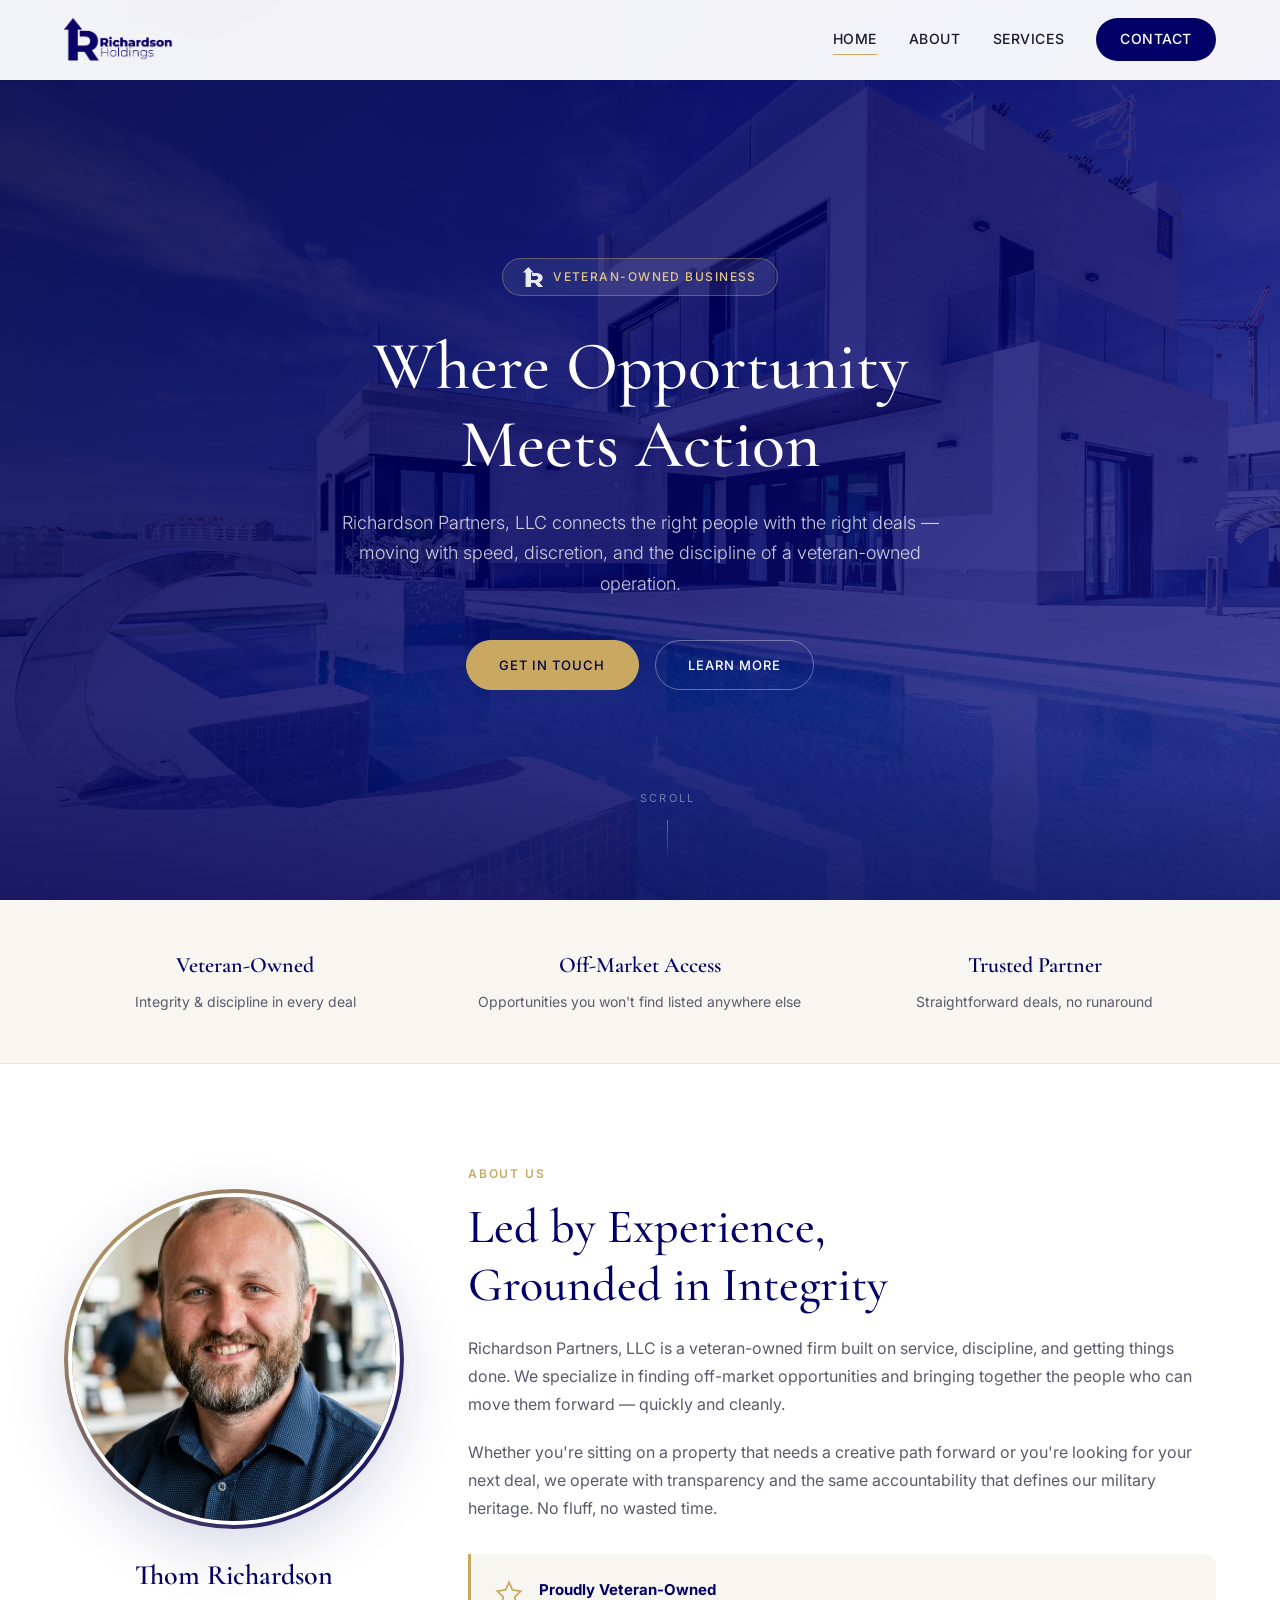
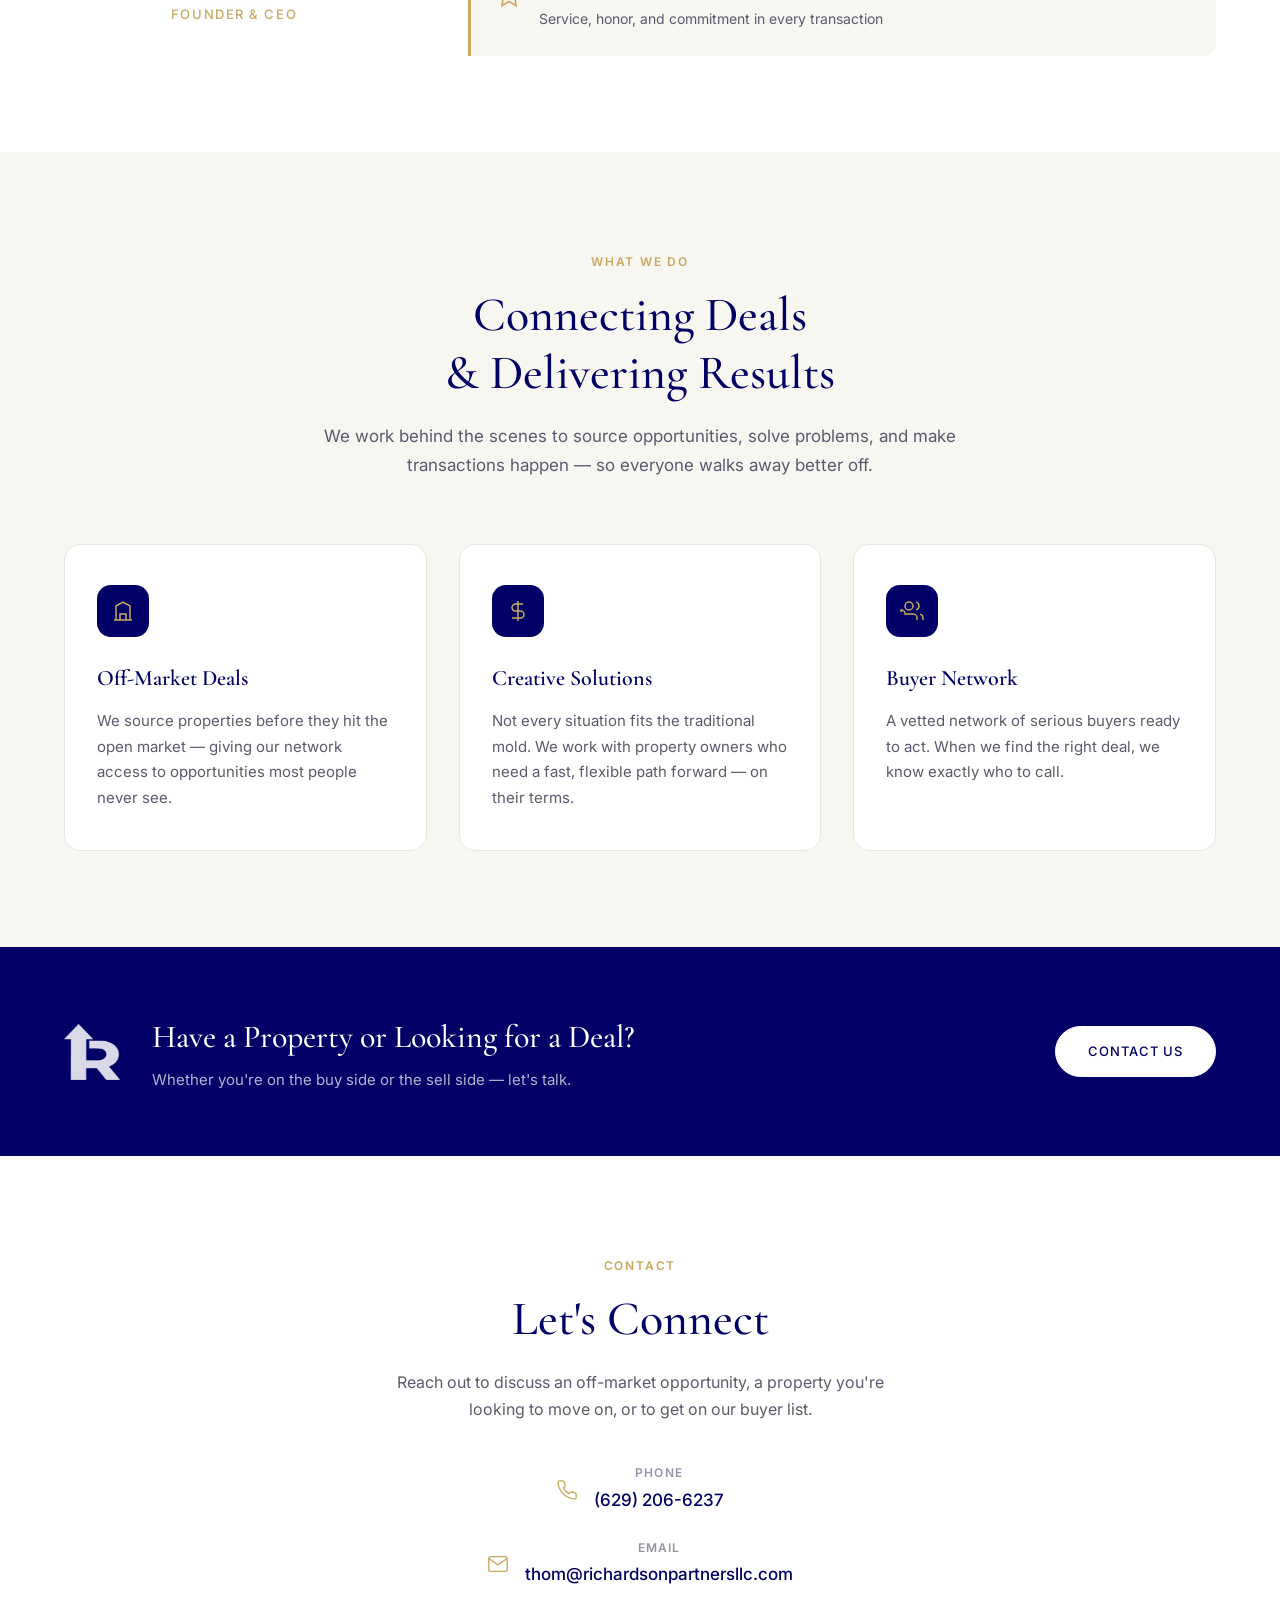
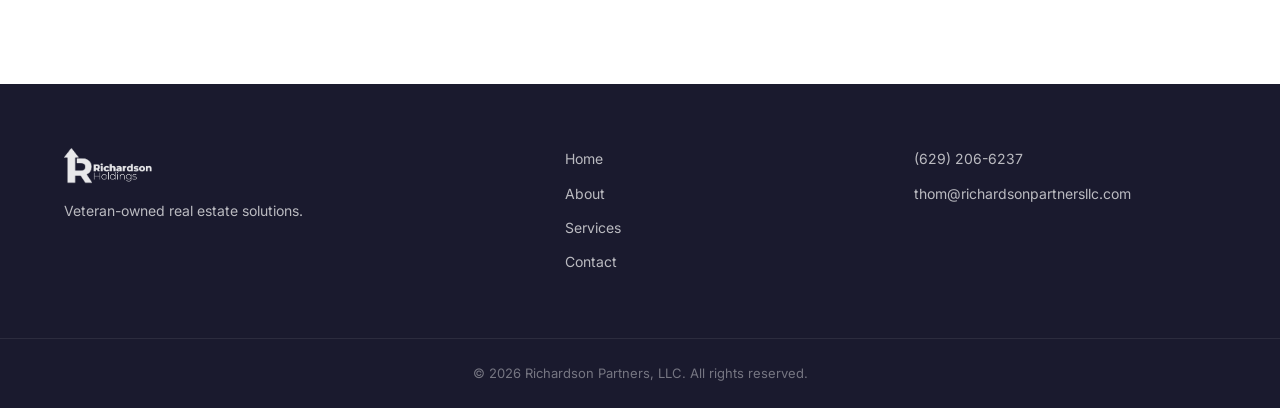
==== index.html @ 3eaaad89 "Rebrand to Richardson Partners, LLC and update contact email. Update all site copy, README, and CNAM" ====
<!DOCTYPE html>
<html lang="en">
<head>
  <meta charset="UTF-8">
  <meta name="viewport" content="width=device-width, initial-scale=1.0">
  <meta name="description" content="Richardson Partners, LLC — Veteran-owned real estate solutions. Connecting opportunities, facilitating transactions, and delivering results with integrity.">
  <title>Richardson Partners, LLC</title>
  <link rel="icon" type="image/png" href="assets/logo-icon.png">
  <link rel="preconnect" href="https://fonts.googleapis.com">
  <link rel="preconnect" href="https://fonts.gstatic.com" crossorigin>
  <link href="https://fonts.googleapis.com/css2?family=Cormorant+Garamond:ital,wght@0,400;0,500;0,600;0,700;1,400&family=Inter:wght@300;400;500;600&display=swap" rel="stylesheet">
  <link rel="stylesheet" href="styles.css">
</head>
<body>
  <header class="site-header" id="header">
    <div class="container header-inner">
      <a href="#home" class="logo-link">
        <img src="assets/logo-full.png" alt="Richardson Partners, LLC" class="logo">
      </a>
      <button class="nav-toggle" aria-label="Toggle navigation" aria-expanded="false">
        <span></span>
        <span></span>
        <span></span>
      </button>
      <nav class="site-nav">
        <a href="#home">Home</a>
        <a href="#about">About</a>
        <a href="#services">Services</a>
        <a href="#contact" class="nav-cta">Contact</a>
      </nav>
    </div>
  </header>

  <main>
    <section class="hero" id="home">
      <div class="hero-bg"></div>
      <div class="container hero-content">
        <div class="hero-badge">
          <img src="assets/logo-icon.png" alt="" class="hero-badge-icon" aria-hidden="true">
          <span>Veteran-Owned Business</span>
        </div>
        <h1>Where Opportunity<br>Meets Action</h1>
        <p class="hero-subtitle">
          Richardson Partners, LLC connects the right people with the right deals —
          moving with speed, discretion, and the discipline of a veteran-owned operation.
        </p>
        <div class="hero-actions">
          <a href="#contact" class="btn btn-primary">Get in Touch</a>
          <a href="#about" class="btn btn-outline">Learn More</a>
        </div>
      </div>
      <div class="hero-scroll">
        <span>Scroll</span>
        <div class="scroll-line"></div>
      </div>
    </section>

    <section class="stats-bar">
      <div class="container stats-grid">
        <div class="stat">
          <span class="stat-label">Veteran-Owned</span>
          <span class="stat-desc">Integrity &amp; discipline in every deal</span>
        </div>
        <div class="stat">
          <span class="stat-label">Off-Market Access</span>
          <span class="stat-desc">Opportunities you won't find listed anywhere else</span>
        </div>
        <div class="stat">
          <span class="stat-label">Trusted Partner</span>
          <span class="stat-desc">Straightforward deals, no runaround</span>
        </div>
      </div>
    </section>

    <section class="about section" id="about">
      <div class="container about-grid">
        <div class="about-profile">
          <div class="about-avatar">
            <img src="assets/thom.jpg" alt="Thom Richardson">
          </div>
          <div class="about-identity">
            <h3>Thom Richardson</h3>
            <span class="about-title">Founder &amp; CEO</span>
          </div>
        </div>
        <div class="about-content">
          <span class="section-label">About Us</span>
          <h2>Led by Experience,<br>Grounded in Integrity</h2>
          <p>
            Richardson Partners, LLC is a veteran-owned firm built on service, discipline,
            and getting things done. We specialize in finding off-market opportunities and
            bringing together the people who can move them forward — quickly and cleanly.
          </p>
          <p>
            Whether you're sitting on a property that needs a creative path forward or
            you're looking for your next deal, we operate with transparency and the same
            accountability that defines our military heritage. No fluff, no wasted time.
          </p>
          <div class="veteran-badge">
            <svg viewBox="0 0 24 24" fill="none" stroke="currentColor" stroke-width="1.5" aria-hidden="true">
              <path d="M12 2L15 8.5L22 9.5L17 14.5L18 22L12 18.5L6 22L7 14.5L2 9.5L9 8.5L12 2Z"/>
            </svg>
            <div>
              <strong>Proudly Veteran-Owned</strong>
              <span>Service, honor, and commitment in every transaction</span>
            </div>
          </div>
        </div>
      </div>
    </section>

    <section class="services section" id="services">
      <div class="container">
        <div class="section-header">
          <span class="section-label">What We Do</span>
          <h2>Connecting Deals<br>&amp; Delivering Results</h2>
          <p class="section-intro">
            We work behind the scenes to source opportunities, solve problems,
            and make transactions happen — so everyone walks away better off.
          </p>
        </div>
        <div class="services-grid">
          <article class="service-card">
            <div class="service-icon">
              <svg viewBox="0 0 24 24" fill="none" stroke="currentColor" stroke-width="1.5" aria-hidden="true">
                <path d="M3 21h18M5 21V7l7-4 7 4v14M9 21v-6h6v6"/>
              </svg>
            </div>
            <h3>Off-Market Deals</h3>
            <p>
              We source properties before they hit the open market — giving our network
              access to opportunities most people never see.
            </p>
          </article>
          <article class="service-card">
            <div class="service-icon">
              <svg viewBox="0 0 24 24" fill="none" stroke="currentColor" stroke-width="1.5" aria-hidden="true">
                <path d="M12 2v20M17 5H9.5a3.5 3.5 0 000 7h5a3.5 3.5 0 010 7H6"/>
              </svg>
            </div>
            <h3>Creative Solutions</h3>
            <p>
              Not every situation fits the traditional mold. We work with property owners
              who need a fast, flexible path forward — on their terms.
            </p>
          </article>
          <article class="service-card">
            <div class="service-icon">
              <svg viewBox="0 0 24 24" fill="none" stroke="currentColor" stroke-width="1.5" aria-hidden="true">
                <path d="M17 21v-2a4 4 0 00-4-4H5a4 4 0 00-4-4v2M9 11a4 4 0 100-8 4 4 0 000 8zM23 21v-2a4 4 0 00-3-3.87M16 3.13a4 4 0 010 7.75"/>
              </svg>
            </div>
            <h3>Buyer Network</h3>
            <p>
              A vetted network of serious buyers ready to act. When we find the right
              deal, we know exactly who to call.
            </p>
          </article>
        </div>
      </div>
    </section>

    <section class="cta-banner">
      <div class="container cta-inner">
        <img src="assets/logo-icon.png" alt="" class="cta-icon" aria-hidden="true">
        <div>
          <h2>Have a Property or Looking for a Deal?</h2>
          <p>Whether you're on the buy side or the sell side — let's talk.</p>
        </div>
        <a href="#contact" class="btn btn-light">Contact Us</a>
      </div>
    </section>

    <section class="contact section" id="contact">
      <div class="container contact-centered">
        <span class="section-label">Contact</span>
        <h2>Let's Connect</h2>
        <p>
          Reach out to discuss an off-market opportunity, a property you're looking
          to move on, or to get on our buyer list.
        </p>
        <ul class="contact-details">
          <li>
            <svg viewBox="0 0 24 24" fill="none" stroke="currentColor" stroke-width="1.5" aria-hidden="true">
              <path d="M22 16.92v3a2 2 0 01-2.18 2 19.79 19.79 0 01-8.63-3.07 19.5 19.5 0 01-6-6 19.79 19.79 0 01-3.07-8.67A2 2 0 014.11 2h3a2 2 0 012 1.72c.127.96.361 1.903.7 2.81a2 2 0 01-.45 2.11L8.09 9.91a16 16 0 006 6l1.27-1.27a2 2 0 012.11-.45c.907.339 1.85.573 2.81.7A2 2 0 0122 16.92z"/>
            </svg>
            <div>
              <span class="contact-label">Phone</span>
              <a href="tel:+16292066237">(629) 206-6237</a>
            </div>
          </li>
          <li>
            <svg viewBox="0 0 24 24" fill="none" stroke="currentColor" stroke-width="1.5" aria-hidden="true">
              <path d="M4 4h16c1.1 0 2 .9 2 2v12c0 1.1-.9 2-2 2H4c-1.1 0-2-.9-2-2V6c0-1.1.9-2 2-2z"/>
              <path d="M22 6l-10 7L2 6"/>
            </svg>
            <div>
              <span class="contact-label">Email</span>
              <a href="mailto:thom@richardsonpartnersllc.com">thom@richardsonpartnersllc.com</a>
            </div>
          </li>
        </ul>
      </div>
    </section>
  </main>

  <footer class="site-footer">
    <div class="container footer-inner">
      <div class="footer-brand">
        <img src="assets/logo-full.png" alt="Richardson Partners, LLC" class="footer-logo">
        <p>Veteran-owned real estate solutions.</p>
      </div>
      <div class="footer-links">
        <a href="#home">Home</a>
        <a href="#about">About</a>
        <a href="#services">Services</a>
        <a href="#contact">Contact</a>
      </div>
      <div class="footer-contact">
        <a href="tel:+16292066237">(629) 206-6237</a>
        <a href="mailto:thom@richardsonpartnersllc.com">thom@richardsonpartnersllc.com</a>
      </div>
    </div>
    <div class="footer-bottom">
      <div class="container">
        <p>&copy; 2026 Richardson Partners, LLC. All rights reserved.</p>
      </div>
    </div>
  </footer>

  <script src="script.js"></script>
</body>
</html>
---- styles.css ----
/* Richardson Partners, LLC — Upscale Real Estate */

:root {
  --navy: #000066;
  --navy-dark: #000044;
  --navy-light: #1a1a8c;
  --gold: #c9a962;
  --gold-light: #dfc88a;
  --cream: #f8f6f1;
  --white: #ffffff;
  --charcoal: #1a1a2e;
  --gray-600: #5a5a6e;
  --gray-400: #9494a8;
  --gray-200: #e8e6e1;
  --font-serif: 'Cormorant Garamond', Georgia, serif;
  --font-sans: 'Inter', system-ui, sans-serif;
  --header-height: 80px;
  --transition: 0.3s cubic-bezier(0.4, 0, 0.2, 1);
}

*, *::before, *::after {
  box-sizing: border-box;
  margin: 0;
  padding: 0;
}

html {
  scroll-behavior: smooth;
  scroll-padding-top: var(--header-height);
}

body {
  font-family: var(--font-sans);
  font-weight: 400;
  color: var(--charcoal);
  background: var(--white);
  line-height: 1.6;
  -webkit-font-smoothing: antialiased;
}

img {
  max-width: 100%;
  height: auto;
  display: block;
}

a {
  color: inherit;
  text-decoration: none;
}

.container {
  width: 100%;
  max-width: 1200px;
  margin: 0 auto;
  padding: 0 1.5rem;
}

/* ── Header ── */

.site-header {
  position: fixed;
  top: 0;
  left: 0;
  right: 0;
  z-index: 100;
  height: var(--header-height);
  background: rgba(255, 255, 255, 0.95);
  backdrop-filter: blur(12px);
  border-bottom: 1px solid transparent;
  transition: border-color var(--transition), box-shadow var(--transition);
}

.site-header.scrolled {
  border-bottom-color: var(--gray-200);
  box-shadow: 0 1px 20px rgba(0, 0, 102, 0.06);
}

.header-inner {
  display: flex;
  align-items: center;
  justify-content: space-between;
  height: 100%;
}

.logo {
  height: 44px;
  width: auto;
}

.site-nav {
  display: flex;
  align-items: center;
  gap: 2rem;
}

.site-nav a {
  font-size: 0.875rem;
  font-weight: 500;
  letter-spacing: 0.04em;
  text-transform: uppercase;
  color: var(--charcoal);
  transition: color var(--transition);
  position: relative;
}

.site-nav a:not(.nav-cta)::after {
  content: '';
  position: absolute;
  bottom: -4px;
  left: 0;
  width: 0;
  height: 1px;
  background: var(--gold);
  transition: width var(--transition);
}

.site-nav a:not(.nav-cta):hover::after,
.site-nav a:not(.nav-cta).active::after {
  width: 100%;
}

.site-nav a:hover {
  color: var(--navy);
}

.nav-cta {
  background: var(--navy);
  color: var(--white) !important;
  padding: 0.625rem 1.5rem;
  border-radius: 100px;
  transition: background var(--transition), transform var(--transition);
}

.nav-cta:hover {
  background: var(--navy-light);
  transform: translateY(-1px);
}

.nav-toggle {
  display: none;
  flex-direction: column;
  gap: 5px;
  background: none;
  border: none;
  cursor: pointer;
  padding: 4px;
}

.nav-toggle span {
  display: block;
  width: 24px;
  height: 2px;
  background: var(--navy);
  transition: var(--transition);
}

/* ── Hero ── */

.hero {
  position: relative;
  min-height: 100vh;
  display: flex;
  align-items: center;
  justify-content: center;
  overflow: hidden;
  background: var(--navy-dark);
}

.hero-bg {
  position: absolute;
  inset: 0;
  background:
    linear-gradient(135deg, rgba(0, 0, 68, 0.88) 0%, rgba(0, 0, 102, 0.82) 45%, rgba(26, 26, 140, 0.78) 100%),
    url("assets/hero-home.jpg") center / cover no-repeat;
}

.hero-bg::after {
  content: '';
  position: absolute;
  bottom: 0;
  left: 0;
  right: 0;
  height: 200px;
  background: linear-gradient(to top, rgba(0, 0, 68, 0.4), transparent);
}

.hero-content {
  position: relative;
  z-index: 1;
  text-align: center;
  padding: calc(var(--header-height) + 4rem) 1.5rem 6rem;
  max-width: 820px;
}

.hero-badge {
  display: inline-flex;
  align-items: center;
  gap: 0.625rem;
  background: rgba(255, 255, 255, 0.08);
  border: 1px solid rgba(201, 169, 98, 0.4);
  padding: 0.5rem 1.25rem;
  border-radius: 100px;
  margin-bottom: 2rem;
  animation: fadeUp 0.8s ease both;
}

.hero-badge-icon {
  width: 20px;
  height: 20px;
  filter: brightness(0) invert(1);
  opacity: 0.9;
}

.hero-badge span {
  font-size: 0.75rem;
  font-weight: 500;
  letter-spacing: 0.12em;
  text-transform: uppercase;
  color: var(--gold-light);
}

.hero h1 {
  font-family: var(--font-serif);
  font-size: clamp(2.5rem, 6vw, 4.25rem);
  font-weight: 500;
  line-height: 1.15;
  color: var(--white);
  margin-bottom: 1.5rem;
  animation: fadeUp 0.8s 0.1s ease both;
}

.hero-subtitle {
  font-size: clamp(1rem, 2vw, 1.125rem);
  font-weight: 300;
  color: rgba(255, 255, 255, 0.78);
  max-width: 600px;
  margin: 0 auto 2.5rem;
  line-height: 1.7;
  animation: fadeUp 0.8s 0.2s ease both;
}

.hero-actions {
  display: flex;
  gap: 1rem;
  justify-content: center;
  flex-wrap: wrap;
  animation: fadeUp 0.8s 0.3s ease both;
}

.hero-scroll {
  position: absolute;
  bottom: 2.5rem;
  left: 50%;
  transform: translateX(-50%);
  display: flex;
  flex-direction: column;
  align-items: center;
  gap: 0.75rem;
  color: rgba(255, 255, 255, 0.4);
  font-size: 0.6875rem;
  letter-spacing: 0.2em;
  text-transform: uppercase;
  animation: fadeUp 0.8s 0.5s ease both;
}

.scroll-line {
  width: 1px;
  height: 40px;
  background: linear-gradient(to bottom, rgba(201, 169, 98, 0.6), transparent);
  animation: scrollPulse 2s ease infinite;
}

/* ── Buttons ── */

.btn {
  display: inline-flex;
  align-items: center;
  justify-content: center;
  padding: 0.875rem 2rem;
  font-family: var(--font-sans);
  font-size: 0.8125rem;
  font-weight: 500;
  letter-spacing: 0.08em;
  text-transform: uppercase;
  border-radius: 100px;
  border: 1px solid transparent;
  cursor: pointer;
  transition: all var(--transition);
}

.btn-primary {
  background: var(--gold);
  color: var(--navy-dark);
  border-color: var(--gold);
}

.btn-primary:hover {
  background: var(--gold-light);
  border-color: var(--gold-light);
  transform: translateY(-2px);
  box-shadow: 0 8px 24px rgba(201, 169, 98, 0.3);
}

.btn-outline {
  background: transparent;
  color: var(--white);
  border-color: rgba(255, 255, 255, 0.35);
}

.btn-outline:hover {
  border-color: var(--white);
  background: rgba(255, 255, 255, 0.08);
}

.btn-light {
  background: var(--white);
  color: var(--navy);
  border-color: var(--white);
  white-space: nowrap;
}

.btn-light:hover {
  background: var(--cream);
  transform: translateY(-2px);
}

.btn-full {
  width: 100%;
}

/* ── Stats Bar ── */

.stats-bar {
  background: var(--cream);
  border-bottom: 1px solid var(--gray-200);
  padding: 3rem 0;
}

.stats-grid {
  display: grid;
  grid-template-columns: repeat(3, 1fr);
  gap: 2rem;
  text-align: center;
}

.stat-label {
  display: block;
  font-family: var(--font-serif);
  font-size: 1.375rem;
  font-weight: 600;
  color: var(--navy);
  margin-bottom: 0.375rem;
}

.stat-desc {
  font-size: 0.875rem;
  color: var(--gray-600);
}

/* ── Sections ── */

.section {
  padding: 6rem 0;
}

.section-label {
  display: inline-block;
  font-size: 0.75rem;
  font-weight: 600;
  letter-spacing: 0.15em;
  text-transform: uppercase;
  color: var(--gold);
  margin-bottom: 1rem;
}

.section-header {
  text-align: center;
  max-width: 640px;
  margin: 0 auto 4rem;
}

.section-header h2,
.about-content h2,
.contact-info h2 {
  font-family: var(--font-serif);
  font-size: clamp(2rem, 4vw, 3rem);
  font-weight: 500;
  line-height: 1.2;
  color: var(--navy);
  margin-bottom: 1.25rem;
}

.section-intro {
  font-size: 1.0625rem;
  color: var(--gray-600);
  line-height: 1.7;
}

/* ── About ── */

.about {
  background: var(--white);
}

.about-grid {
  display: grid;
  grid-template-columns: auto 1fr;
  gap: 4rem;
  align-items: center;
}

.about-profile {
  display: flex;
  flex-direction: column;
  align-items: center;
  text-align: center;
}

.about-avatar {
  width: 340px;
  height: 340px;
  border-radius: 50%;
  overflow: hidden;
  padding: 4px;
  background: linear-gradient(135deg, var(--gold) 0%, var(--navy) 100%);
  box-shadow: 0 20px 60px rgba(0, 0, 102, 0.15);
}

.about-avatar img {
  width: 100%;
  height: 100%;
  object-fit: cover;
  object-position: center 15%;
  border-radius: 50%;
  border: 4px solid var(--white);
}

.about-identity {
  margin-top: 1.5rem;
}

.about-identity h3 {
  font-family: var(--font-serif);
  font-size: 1.75rem;
  font-weight: 600;
  color: var(--navy);
  margin-bottom: 0.25rem;
}

.about-title {
  display: inline-block;
  font-size: 0.8125rem;
  font-weight: 500;
  letter-spacing: 0.12em;
  text-transform: uppercase;
  color: var(--gold);
}

.about-content p {
  color: var(--gray-600);
  margin-bottom: 1.25rem;
  line-height: 1.75;
}

.veteran-badge {
  display: flex;
  align-items: flex-start;
  gap: 1rem;
  margin-top: 2rem;
  padding: 1.5rem;
  background: var(--cream);
  border-left: 3px solid var(--gold);
  border-radius: 0 12px 12px 0;
}

.veteran-badge svg {
  width: 28px;
  height: 28px;
  color: var(--gold);
  flex-shrink: 0;
  margin-top: 2px;
}

.veteran-badge strong {
  display: block;
  font-size: 0.9375rem;
  color: var(--navy);
  margin-bottom: 0.25rem;
}

.veteran-badge span {
  font-size: 0.875rem;
  color: var(--gray-600);
}

/* ── Services ── */

.services {
  background: var(--cream);
}

.services-grid {
  display: grid;
  grid-template-columns: repeat(3, 1fr);
  gap: 2rem;
}

.service-card {
  background: var(--white);
  padding: 2.5rem 2rem;
  border-radius: 16px;
  border: 1px solid var(--gray-200);
  transition: transform var(--transition), box-shadow var(--transition);
}

.service-card:hover {
  transform: translateY(-4px);
  box-shadow: 0 16px 48px rgba(0, 0, 102, 0.08);
}

.service-icon {
  width: 52px;
  height: 52px;
  display: flex;
  align-items: center;
  justify-content: center;
  background: var(--navy);
  border-radius: 14px;
  margin-bottom: 1.5rem;
}

.service-icon svg {
  width: 24px;
  height: 24px;
  color: var(--gold);
}

.service-card h3 {
  font-family: var(--font-serif);
  font-size: 1.375rem;
  font-weight: 600;
  color: var(--navy);
  margin-bottom: 0.75rem;
}

.service-card p {
  font-size: 0.9375rem;
  color: var(--gray-600);
  line-height: 1.7;
}

/* ── CTA Banner ── */

.cta-banner {
  background: var(--navy);
  padding: 4rem 0;
}

.cta-inner {
  display: flex;
  align-items: center;
  gap: 2rem;
  flex-wrap: wrap;
}

.cta-icon {
  width: 56px;
  height: 56px;
  filter: brightness(0) invert(1);
  opacity: 0.85;
  flex-shrink: 0;
}

.cta-inner h2 {
  font-family: var(--font-serif);
  font-size: clamp(1.5rem, 3vw, 2rem);
  font-weight: 500;
  color: var(--white);
  margin-bottom: 0.375rem;
}

.cta-inner p {
  color: rgba(255, 255, 255, 0.7);
  font-size: 0.9375rem;
}

.cta-inner .btn {
  margin-left: auto;
}

/* ── Contact ── */

.contact-centered {
  max-width: 560px;
  margin: 0 auto;
  text-align: center;
}

.contact-centered h2 {
  font-family: var(--font-serif);
  font-size: clamp(2rem, 4vw, 3rem);
  font-weight: 500;
  line-height: 1.2;
  color: var(--navy);
  margin-bottom: 1.25rem;
}

.contact-centered p {
  color: var(--gray-600);
  margin-bottom: 2.5rem;
  line-height: 1.7;
}

.contact-details {
  list-style: none;
  display: flex;
  flex-direction: column;
  gap: 1.5rem;
  align-items: center;
}

.contact-details li {
  display: flex;
  align-items: center;
  gap: 1rem;
}

.contact-details svg {
  width: 22px;
  height: 22px;
  color: var(--gold);
  flex-shrink: 0;
  margin-top: 2px;
}

.contact-label {
  display: block;
  font-size: 0.75rem;
  font-weight: 600;
  letter-spacing: 0.1em;
  text-transform: uppercase;
  color: var(--gray-400);
  margin-bottom: 0.25rem;
}

.contact-details a {
  font-size: 1.0625rem;
  color: var(--navy);
  font-weight: 500;
  transition: color var(--transition);
}

.contact-details a:hover {
  color: var(--gold);
}

/* ── Footer ── */

.site-footer {
  background: var(--charcoal);
  color: rgba(255, 255, 255, 0.7);
}

.footer-inner {
  display: grid;
  grid-template-columns: 1.5fr 1fr 1fr;
  gap: 3rem;
  padding: 4rem 1.5rem;
}

.footer-logo {
  height: 36px;
  width: auto;
  margin-bottom: 1rem;
  filter: brightness(0) invert(1);
  opacity: 0.9;
}

.footer-brand p {
  font-size: 0.875rem;
  line-height: 1.6;
}

.footer-links {
  display: flex;
  flex-direction: column;
  gap: 0.75rem;
}

.footer-links a {
  font-size: 0.875rem;
  transition: color var(--transition);
}

.footer-links a:hover {
  color: var(--gold-light);
}

.footer-contact {
  display: flex;
  flex-direction: column;
  gap: 0.75rem;
}

.footer-contact a {
  font-size: 0.875rem;
  transition: color var(--transition);
}

.footer-contact a:hover {
  color: var(--gold-light);
}

.footer-bottom {
  border-top: 1px solid rgba(255, 255, 255, 0.08);
  padding: 1.5rem 0;
}

.footer-bottom p {
  font-size: 0.8125rem;
  color: rgba(255, 255, 255, 0.4);
  text-align: center;
}

/* ── Animations ── */

@keyframes fadeUp {
  from {
    opacity: 0;
    transform: translateY(24px);
  }
  to {
    opacity: 1;
    transform: translateY(0);
  }
}

@keyframes scrollPulse {
  0%, 100% { opacity: 0.4; transform: scaleY(1); }
  50% { opacity: 1; transform: scaleY(1.2); }
}

/* ── Responsive ── */

@media (max-width: 968px) {
  .about-grid,
  .contact-grid {
    grid-template-columns: 1fr;
    gap: 3rem;
  }

  .about-profile {
    margin: 0 auto;
  }

  .about-avatar {
    width: 300px;
    height: 300px;
  }

  .services-grid {
    grid-template-columns: 1fr;
    max-width: 480px;
    margin: 0 auto;
  }

  .stats-grid {
    grid-template-columns: 1fr;
    gap: 1.5rem;
  }

  .footer-inner {
    grid-template-columns: 1fr;
    text-align: center;
  }

  .footer-logo {
    margin-left: auto;
    margin-right: auto;
  }

  .footer-links,
  .footer-contact {
    align-items: center;
  }

  .cta-inner {
    text-align: center;
    justify-content: center;
  }

  .cta-inner .btn {
    margin-left: 0;
    width: 100%;
  }
}

@media (max-width: 768px) {
  .nav-toggle {
    display: flex;
  }

  .site-nav {
    position: fixed;
    top: var(--header-height);
    left: 0;
    right: 0;
    background: var(--white);
    flex-direction: column;
    padding: 2rem;
    gap: 1.5rem;
    border-bottom: 1px solid var(--gray-200);
    transform: translateY(-110%);
    opacity: 0;
    transition: transform var(--transition), opacity var(--transition);
    pointer-events: none;
  }

  .site-nav.open {
    transform: translateY(0);
    opacity: 1;
    pointer-events: auto;
  }

  .nav-toggle.open span:nth-child(1) {
    transform: rotate(45deg) translate(5px, 5px);
  }

  .nav-toggle.open span:nth-child(2) {
    opacity: 0;
  }

  .nav-toggle.open span:nth-child(3) {
    transform: rotate(-45deg) translate(5px, -5px);
  }

  .section {
    padding: 4rem 0;
  }
}
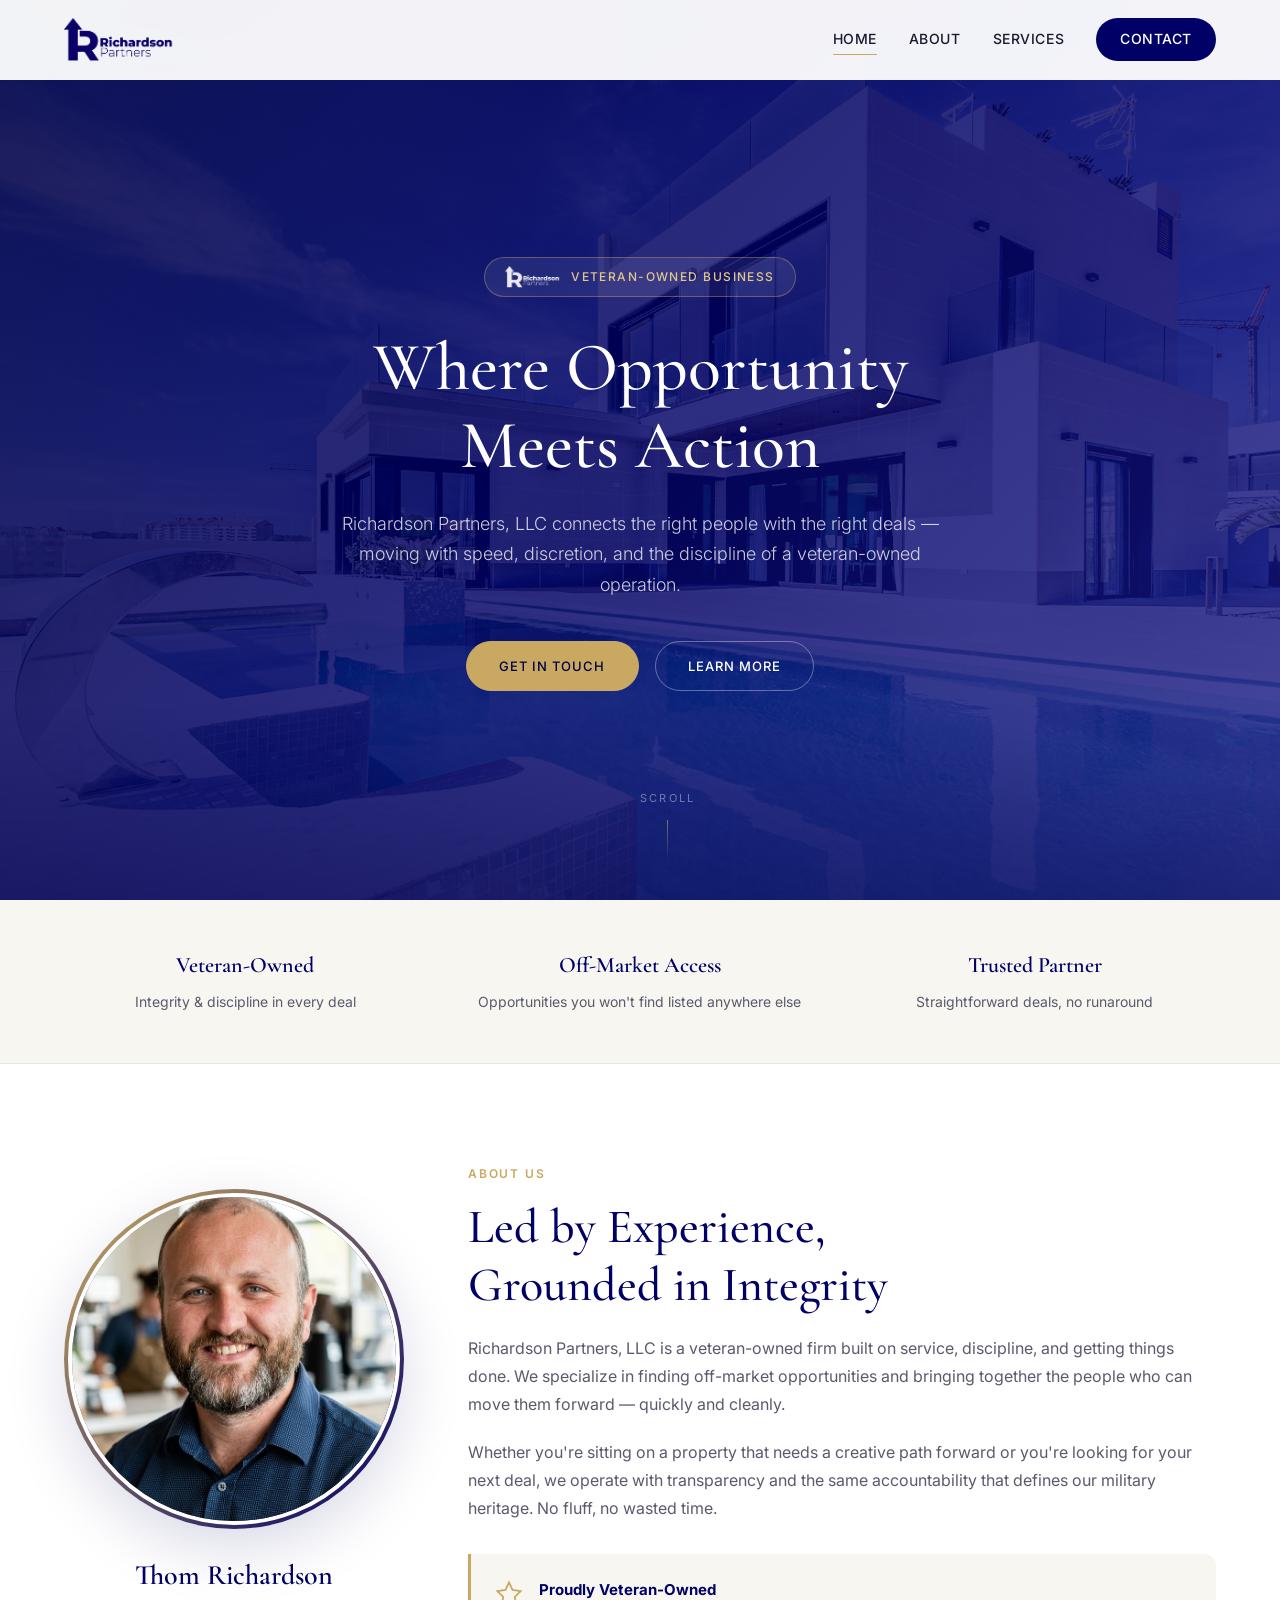
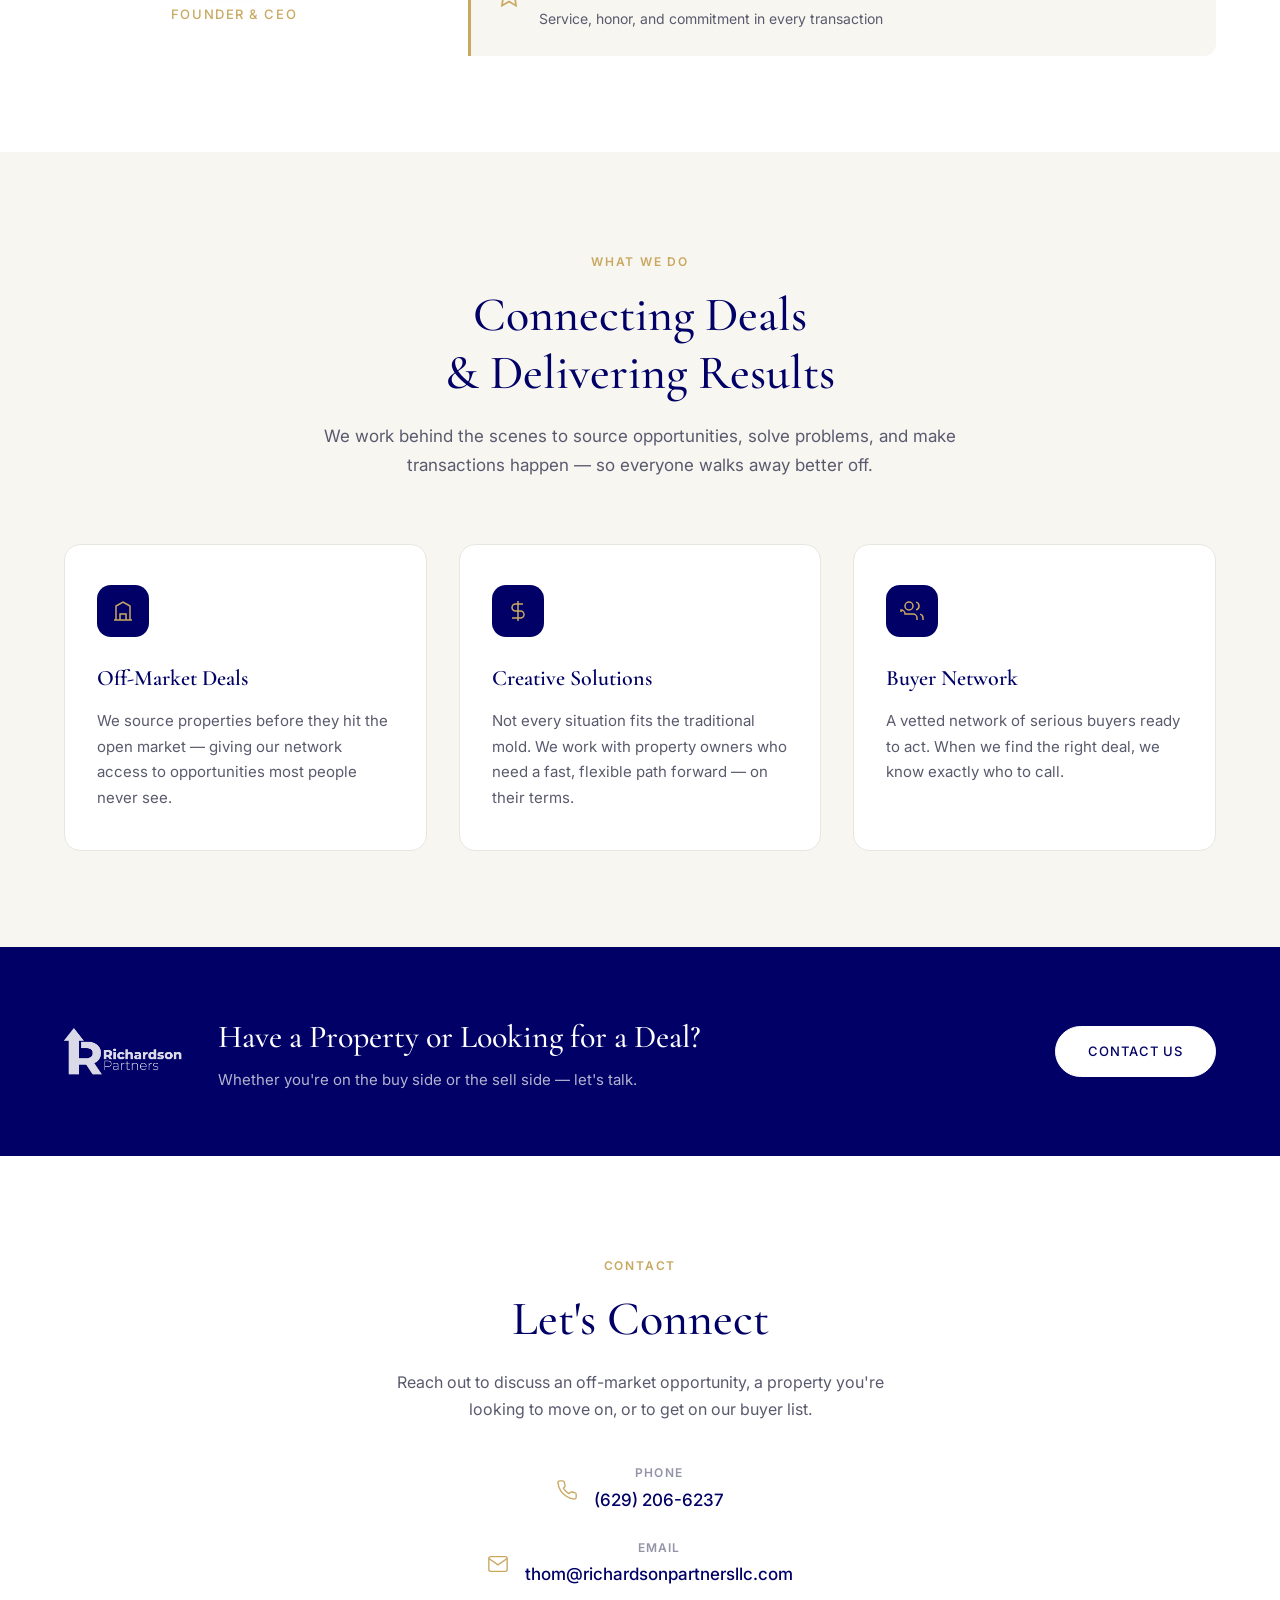
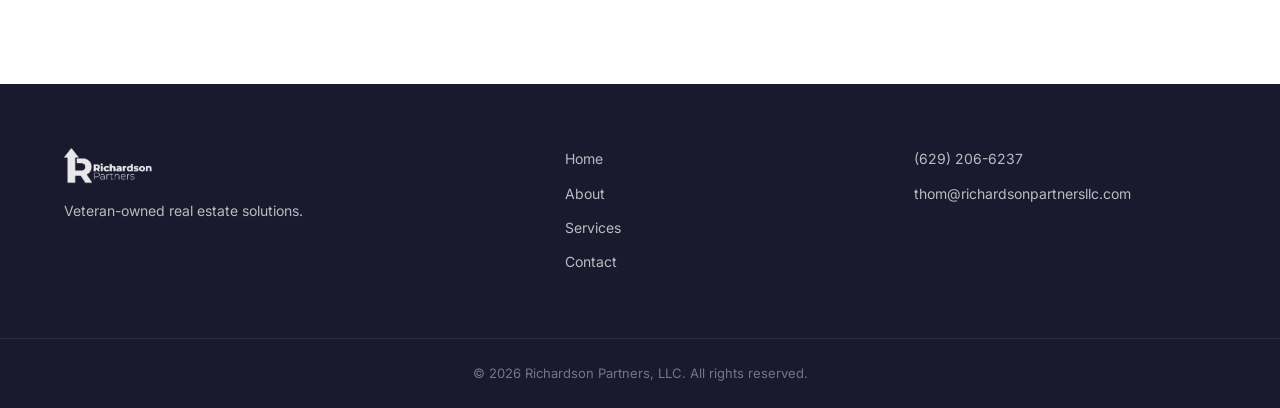
==== commit c89d6d22: "Replace logo assets with Richardson Partners branding. Consolidate to a single logo.png used across " ====
--- a/index.html
+++ b/index.html
@@ -5,7 +5,7 @@
   <meta name="viewport" content="width=device-width, initial-scale=1.0">
   <meta name="description" content="Richardson Partners, LLC — Veteran-owned real estate solutions. Connecting opportunities, facilitating transactions, and delivering results with integrity.">
   <title>Richardson Partners, LLC</title>
-  <link rel="icon" type="image/png" href="assets/logo-icon.png">
+  <link rel="icon" type="image/png" href="assets/logo.png">
   <link rel="preconnect" href="https://fonts.googleapis.com">
   <link rel="preconnect" href="https://fonts.gstatic.com" crossorigin>
   <link href="https://fonts.googleapis.com/css2?family=Cormorant+Garamond:ital,wght@0,400;0,500;0,600;0,700;1,400&family=Inter:wght@300;400;500;600&display=swap" rel="stylesheet">
@@ -15,7 +15,7 @@
   <header class="site-header" id="header">
     <div class="container header-inner">
       <a href="#home" class="logo-link">
-        <img src="assets/logo-full.png" alt="Richardson Partners, LLC" class="logo">
+        <img src="assets/logo.png" alt="Richardson Partners, LLC" class="logo">
       </a>
       <button class="nav-toggle" aria-label="Toggle navigation" aria-expanded="false">
         <span></span>
@@ -36,7 +36,7 @@
       <div class="hero-bg"></div>
       <div class="container hero-content">
         <div class="hero-badge">
-          <img src="assets/logo-icon.png" alt="" class="hero-badge-icon" aria-hidden="true">
+          <img src="assets/logo.png" alt="" class="hero-badge-icon" aria-hidden="true">
           <span>Veteran-Owned Business</span>
         </div>
         <h1>Where Opportunity<br>Meets Action</h1>
@@ -162,7 +162,7 @@
 
     <section class="cta-banner">
       <div class="container cta-inner">
-        <img src="assets/logo-icon.png" alt="" class="cta-icon" aria-hidden="true">
+        <img src="assets/logo.png" alt="" class="cta-icon" aria-hidden="true">
         <div>
           <h2>Have a Property or Looking for a Deal?</h2>
           <p>Whether you're on the buy side or the sell side — let's talk.</p>
@@ -207,7 +207,7 @@
   <footer class="site-footer">
     <div class="container footer-inner">
       <div class="footer-brand">
-        <img src="assets/logo-full.png" alt="Richardson Partners, LLC" class="footer-logo">
+        <img src="assets/logo.png" alt="Richardson Partners, LLC" class="footer-logo">
         <p>Veteran-owned real estate solutions.</p>
       </div>
       <div class="footer-links">
--- a/styles.css
+++ b/styles.css
@@ -206,8 +206,8 @@
 }
 
 .hero-badge-icon {
-  width: 20px;
-  height: 20px;
+  height: 22px;
+  width: auto;
   filter: brightness(0) invert(1);
   opacity: 0.9;
 }
@@ -565,8 +565,8 @@
 }
 
 .cta-icon {
-  width: 56px;
-  height: 56px;
+  height: 48px;
+  width: auto;
   filter: brightness(0) invert(1);
   opacity: 0.85;
   flex-shrink: 0;
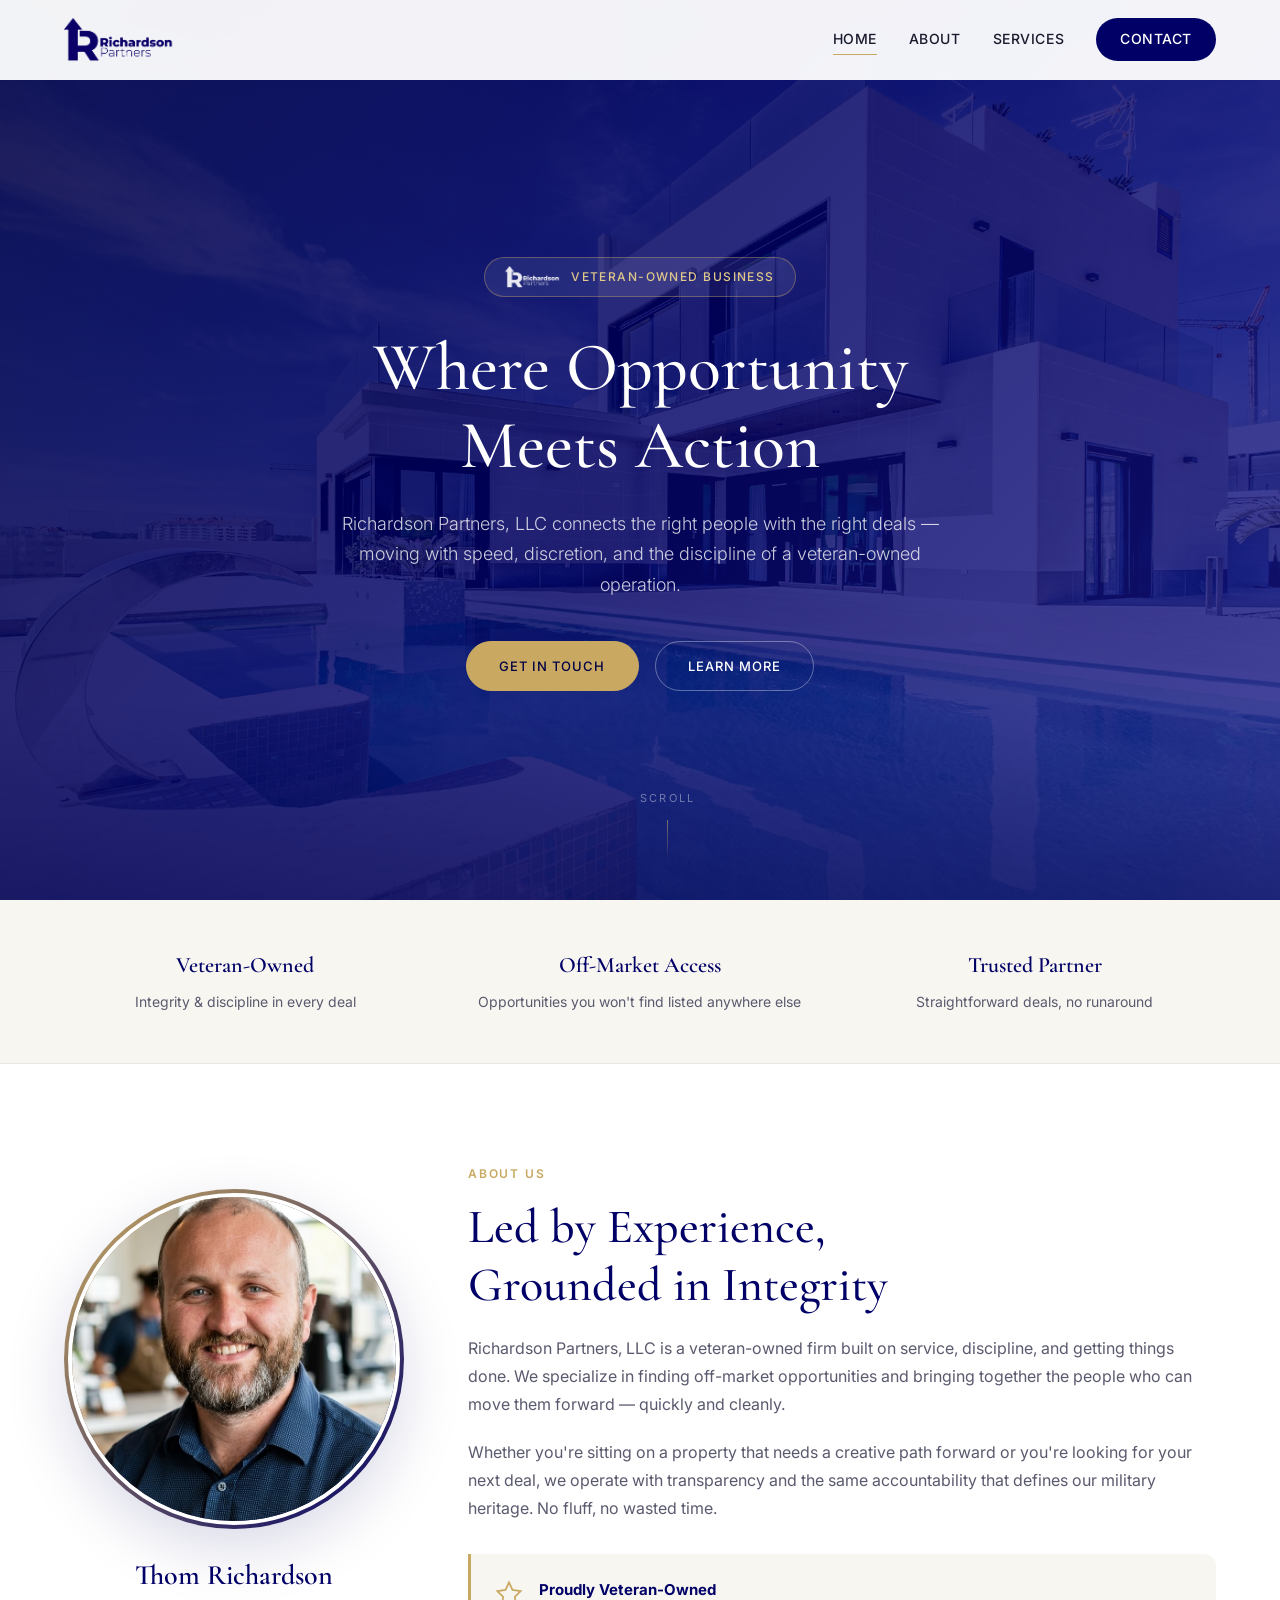
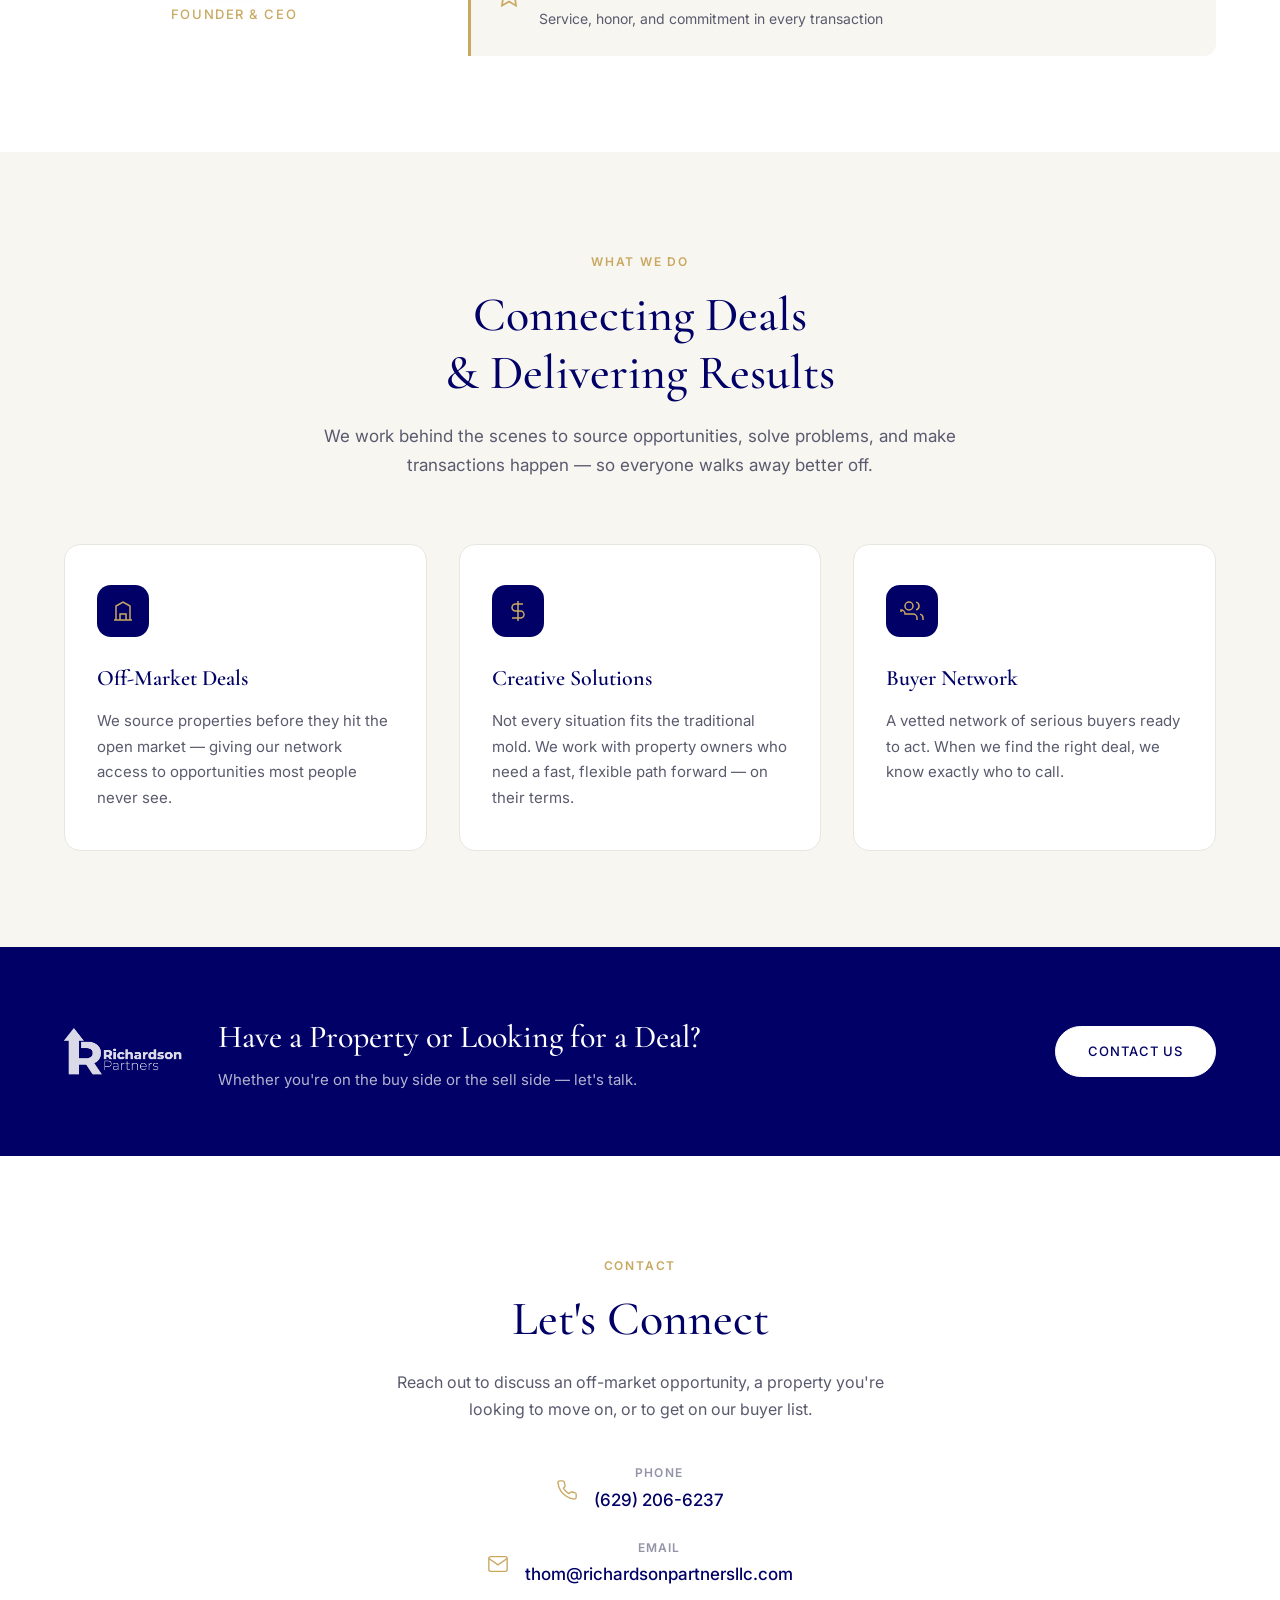
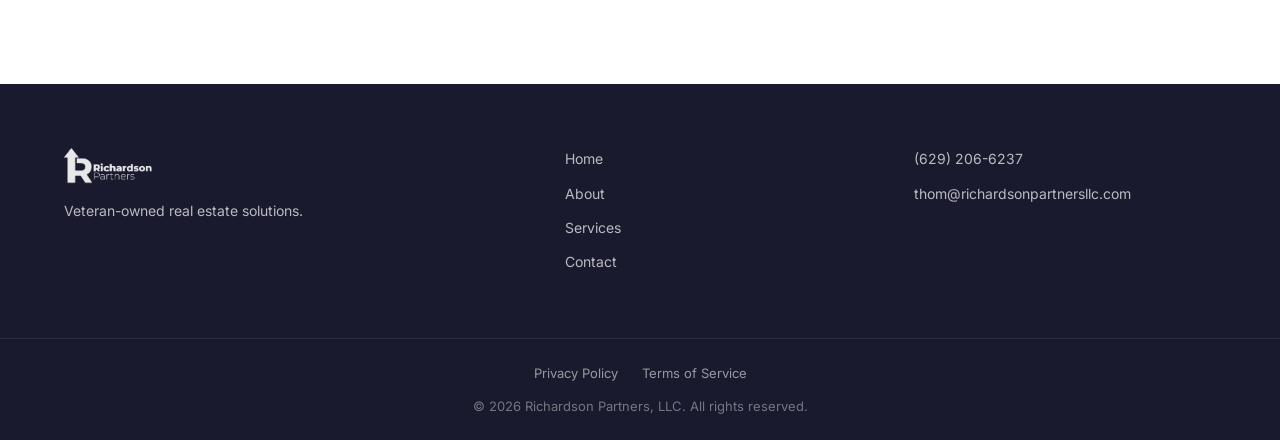
==== commit 1e67d6ee: "Add Privacy Policy and Terms of Service for 10DLC compliance. Include required SMS disclosures and f" ====
--- a/index.html
+++ b/index.html
@@ -223,6 +223,10 @@
     </div>
     <div class="footer-bottom">
       <div class="container">
+        <nav class="footer-legal" aria-label="Legal">
+          <a href="/privacy-policy">Privacy Policy</a>
+          <a href="/terms-of-service">Terms of Service</a>
+        </nav>
         <p>&copy; 2026 Richardson Partners, LLC. All rights reserved.</p>
       </div>
     </div>
--- a/styles.css
+++ b/styles.css
@@ -723,6 +723,24 @@
   text-align: center;
 }
 
+.footer-legal {
+  display: flex;
+  justify-content: center;
+  gap: 1.5rem;
+  flex-wrap: wrap;
+  margin-bottom: 0.75rem;
+}
+
+.footer-legal a {
+  font-size: 0.8125rem;
+  color: rgba(255, 255, 255, 0.55);
+  transition: color var(--transition);
+}
+
+.footer-legal a:hover {
+  color: var(--gold-light);
+}
+
 /* ── Animations ── */
 
 @keyframes fadeUp {
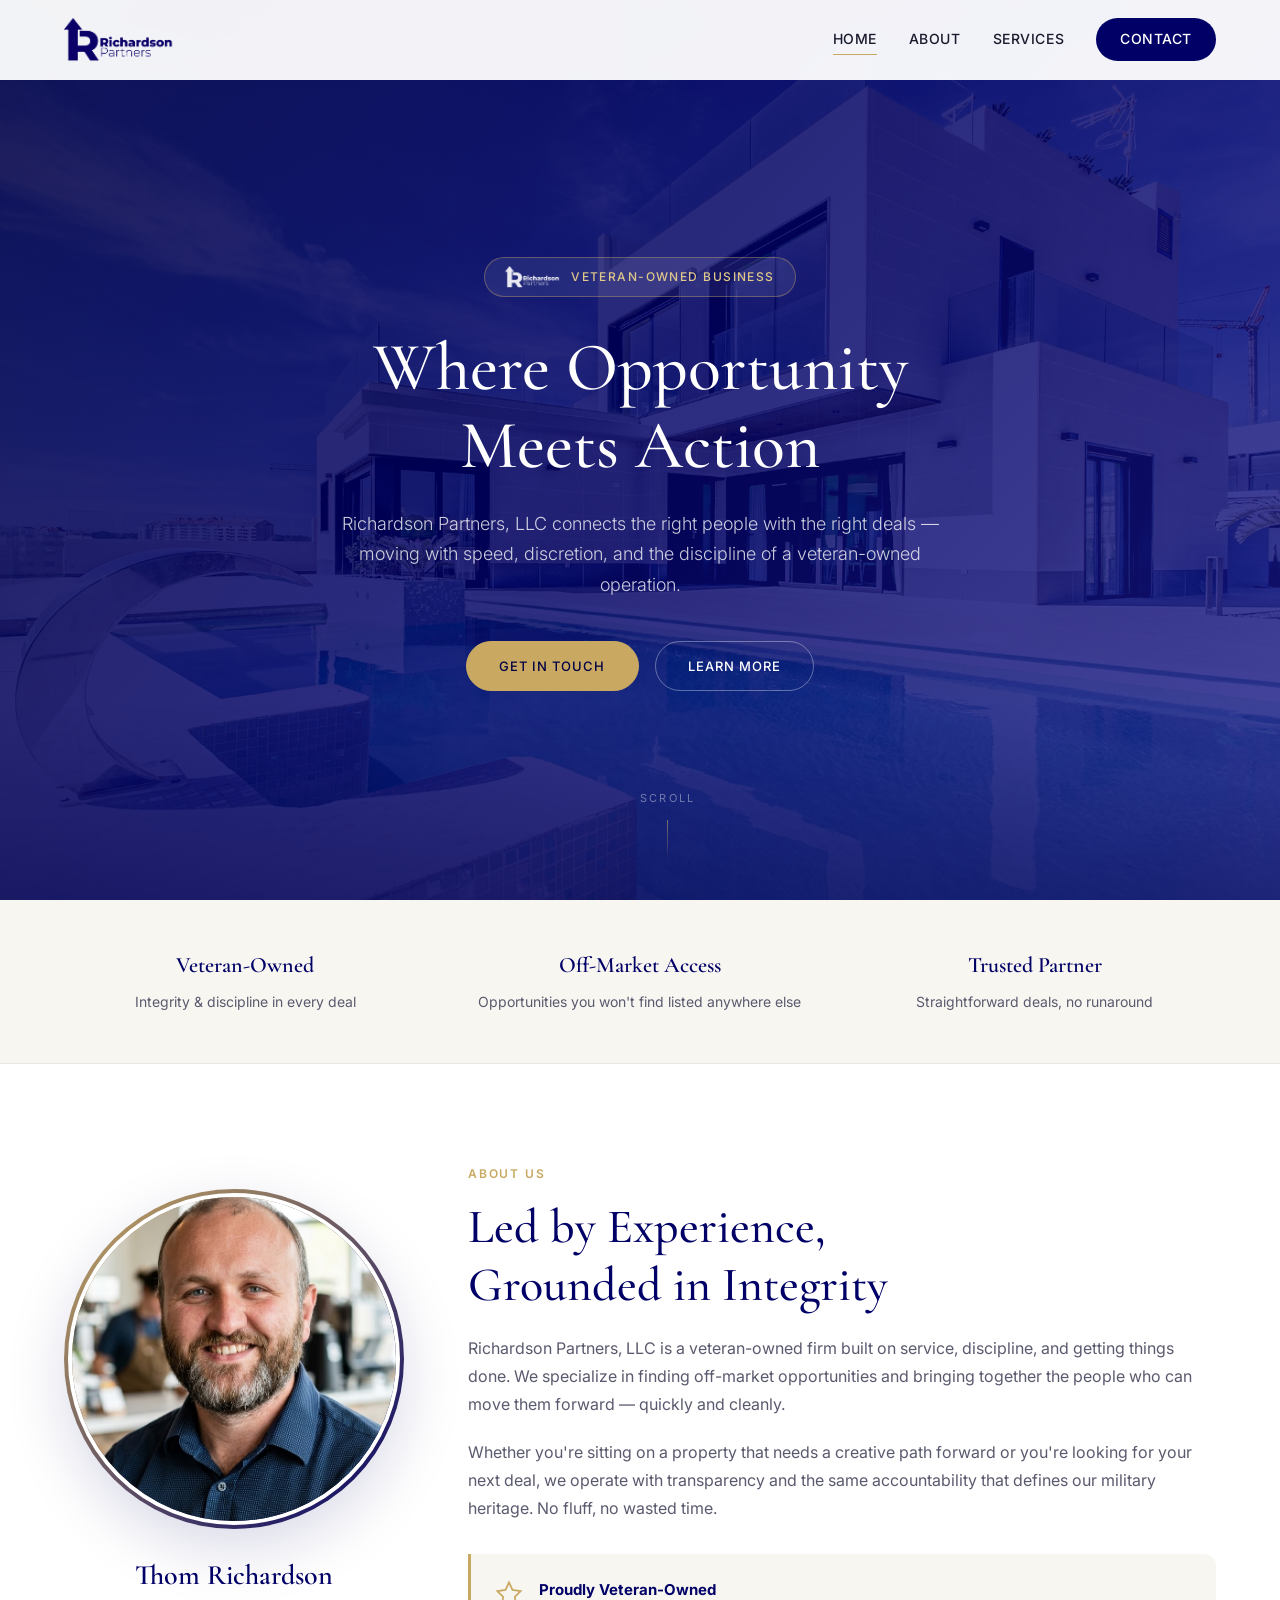
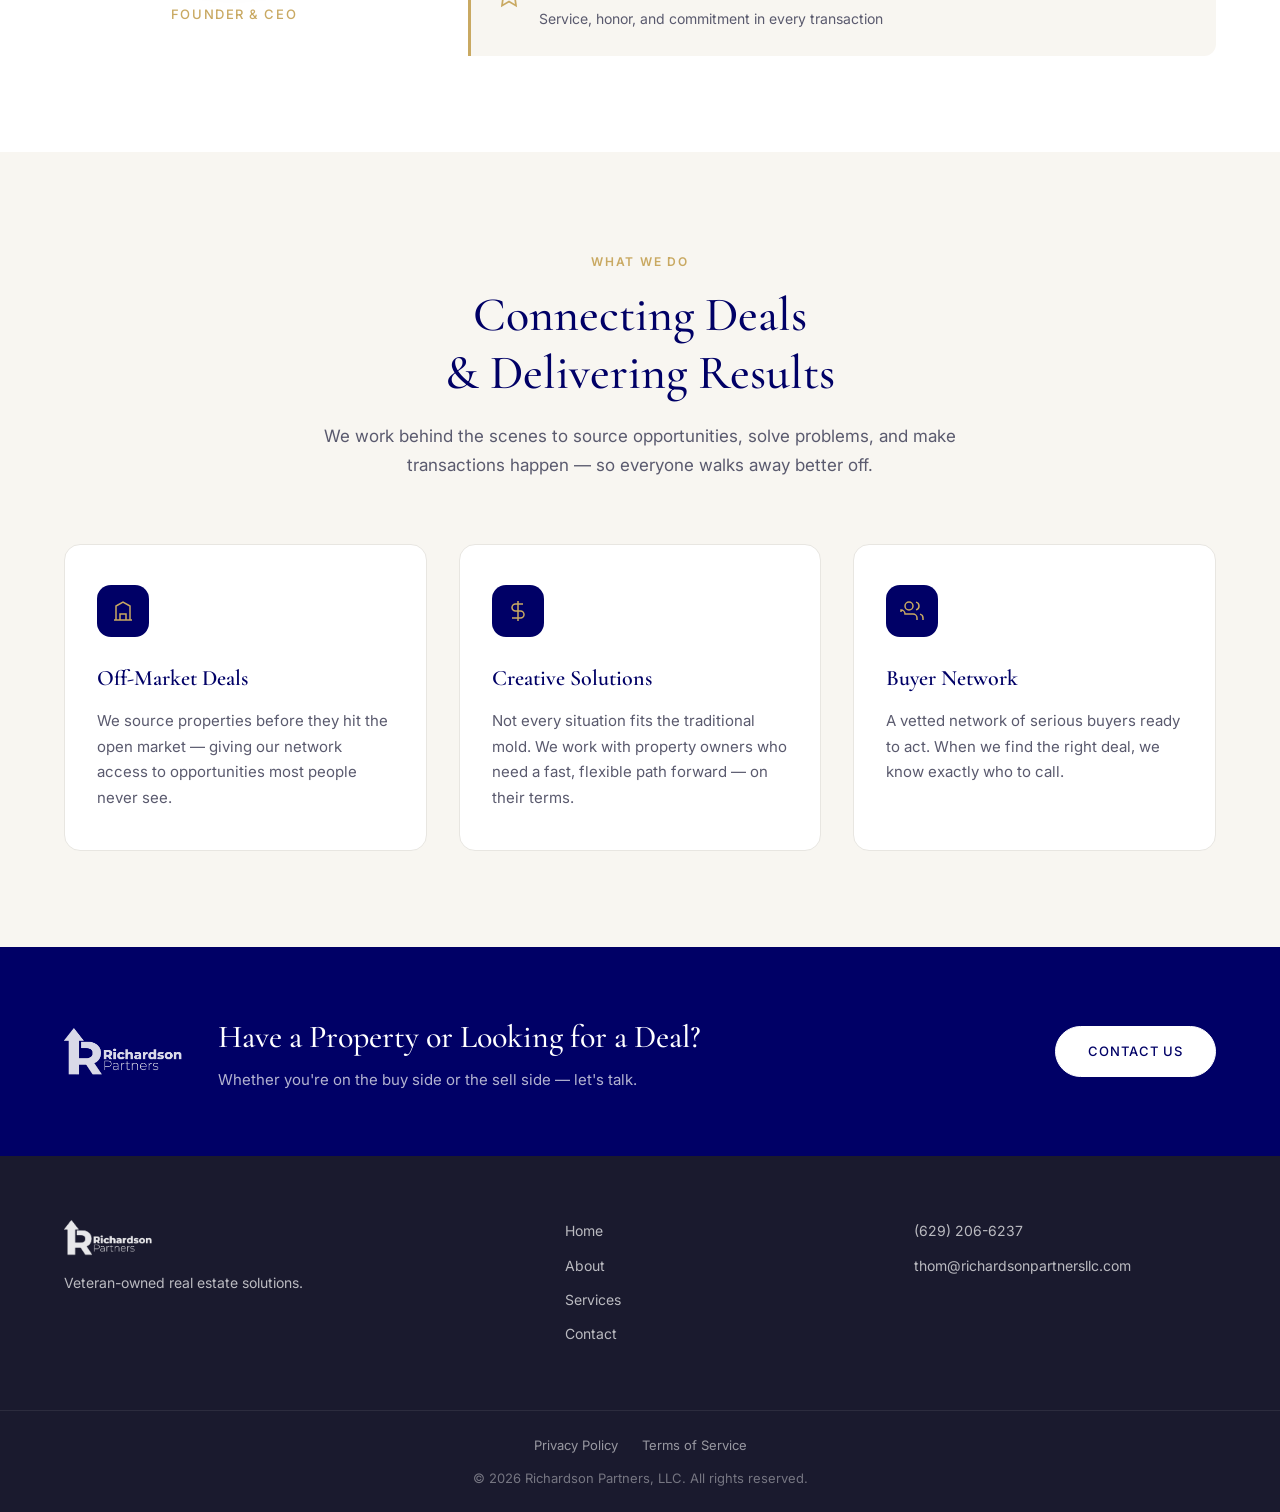
==== commit 05f44afe: "Move A2P contact form to /contact and link from site nav. Remove form from contact-thom; update all " ====
--- a/index.html
+++ b/index.html
@@ -26,7 +26,7 @@
         <a href="#home">Home</a>
         <a href="#about">About</a>
         <a href="#services">Services</a>
-        <a href="#contact" class="nav-cta">Contact</a>
+        <a href="/contact" class="nav-cta">Contact</a>
       </nav>
     </div>
   </header>
@@ -45,7 +45,7 @@
           moving with speed, discretion, and the discipline of a veteran-owned operation.
         </p>
         <div class="hero-actions">
-          <a href="#contact" class="btn btn-primary">Get in Touch</a>
+          <a href="/contact" class="btn btn-primary">Get in Touch</a>
           <a href="#about" class="btn btn-outline">Learn More</a>
         </div>
       </div>
@@ -167,39 +167,7 @@
           <h2>Have a Property or Looking for a Deal?</h2>
           <p>Whether you're on the buy side or the sell side — let's talk.</p>
         </div>
-        <a href="#contact" class="btn btn-light">Contact Us</a>
-      </div>
-    </section>
-
-    <section class="contact section" id="contact">
-      <div class="container contact-centered">
-        <span class="section-label">Contact</span>
-        <h2>Let's Connect</h2>
-        <p>
-          Reach out to discuss an off-market opportunity, a property you're looking
-          to move on, or to get on our buyer list.
-        </p>
-        <ul class="contact-details">
-          <li>
-            <svg viewBox="0 0 24 24" fill="none" stroke="currentColor" stroke-width="1.5" aria-hidden="true">
-              <path d="M22 16.92v3a2 2 0 01-2.18 2 19.79 19.79 0 01-8.63-3.07 19.5 19.5 0 01-6-6 19.79 19.79 0 01-3.07-8.67A2 2 0 014.11 2h3a2 2 0 012 1.72c.127.96.361 1.903.7 2.81a2 2 0 01-.45 2.11L8.09 9.91a16 16 0 006 6l1.27-1.27a2 2 0 012.11-.45c.907.339 1.85.573 2.81.7A2 2 0 0122 16.92z"/>
-            </svg>
-            <div>
-              <span class="contact-label">Phone</span>
-              <a href="tel:+16292066237">(629) 206-6237</a>
-            </div>
-          </li>
-          <li>
-            <svg viewBox="0 0 24 24" fill="none" stroke="currentColor" stroke-width="1.5" aria-hidden="true">
-              <path d="M4 4h16c1.1 0 2 .9 2 2v12c0 1.1-.9 2-2 2H4c-1.1 0-2-.9-2-2V6c0-1.1.9-2 2-2z"/>
-              <path d="M22 6l-10 7L2 6"/>
-            </svg>
-            <div>
-              <span class="contact-label">Email</span>
-              <a href="mailto:thom@richardsonpartnersllc.com">thom@richardsonpartnersllc.com</a>
-            </div>
-          </li>
-        </ul>
+        <a href="/contact" class="btn btn-light">Contact Us</a>
       </div>
     </section>
   </main>
@@ -214,7 +182,7 @@
         <a href="#home">Home</a>
         <a href="#about">About</a>
         <a href="#services">Services</a>
-        <a href="#contact">Contact</a>
+        <a href="/contact">Contact</a>
       </div>
       <div class="footer-contact">
         <a href="tel:+16292066237">(629) 206-6237</a>
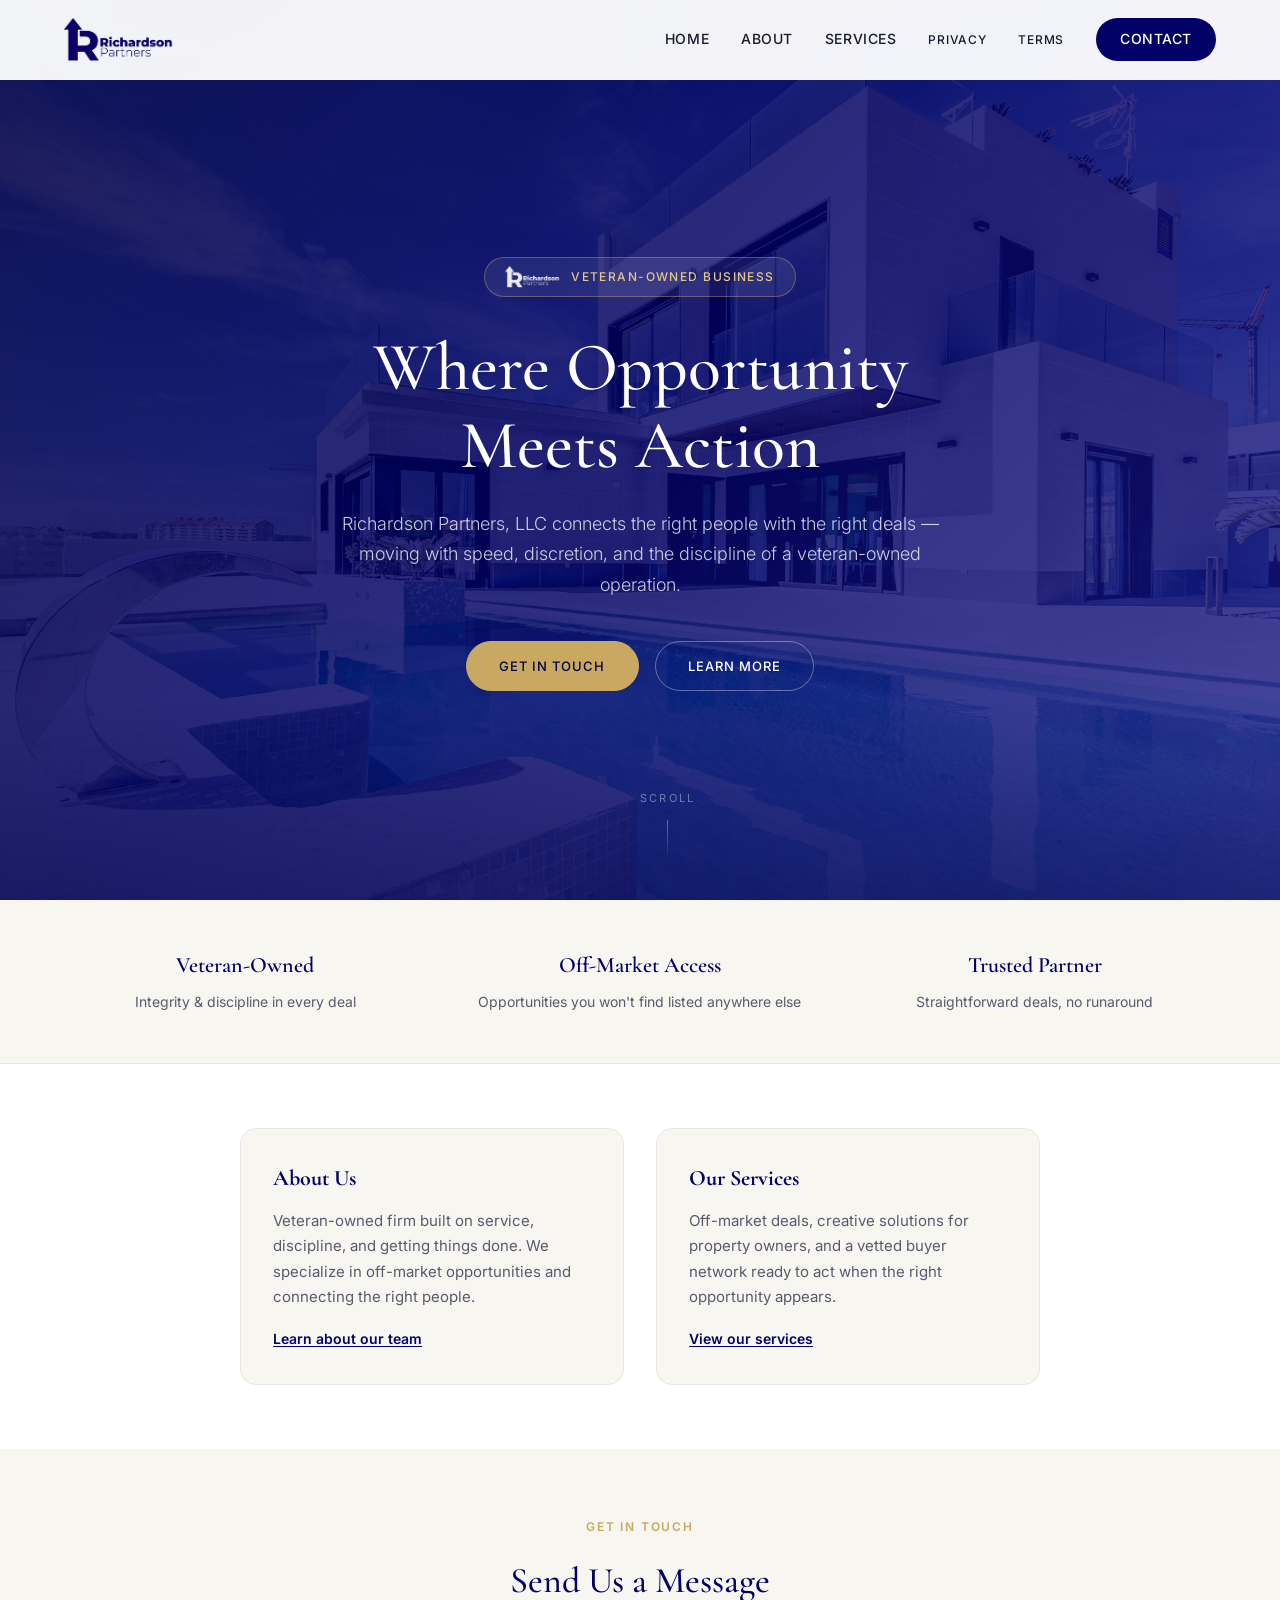
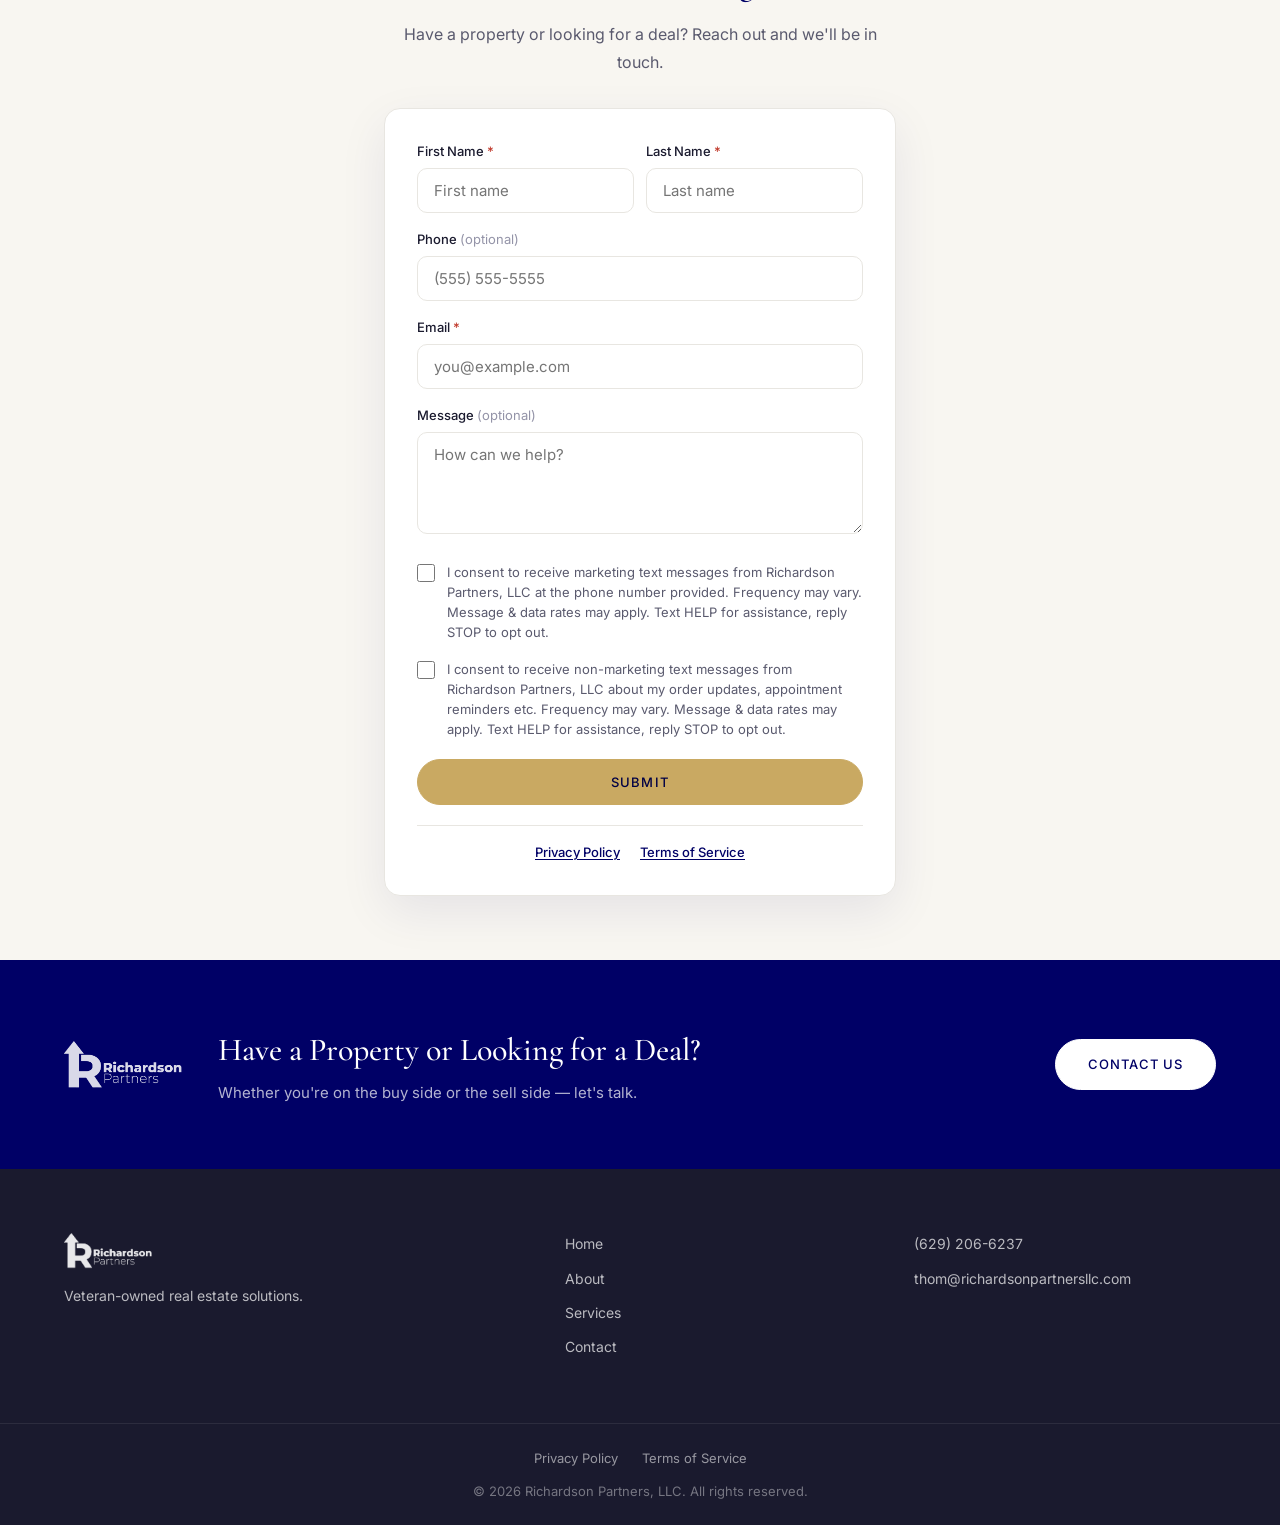
==== commit 860177da: "Complete A2P compliance: dedicated pages, legal updates, and shared form. Add About and Services pag" ====
--- a/index.html
+++ b/index.html
@@ -10,11 +10,12 @@
   <link rel="preconnect" href="https://fonts.gstatic.com" crossorigin>
   <link href="https://fonts.googleapis.com/css2?family=Cormorant+Garamond:ital,wght@0,400;0,500;0,600;0,700;1,400&family=Inter:wght@300;400;500;600&display=swap" rel="stylesheet">
   <link rel="stylesheet" href="styles.css">
+  <link rel="stylesheet" href="form.css">
 </head>
 <body>
   <header class="site-header" id="header">
     <div class="container header-inner">
-      <a href="#home" class="logo-link">
+      <a href="/" class="logo-link">
         <img src="assets/logo.png" alt="Richardson Partners, LLC" class="logo">
       </a>
       <button class="nav-toggle" aria-label="Toggle navigation" aria-expanded="false">
@@ -23,9 +24,11 @@
         <span></span>
       </button>
       <nav class="site-nav">
-        <a href="#home">Home</a>
-        <a href="#about">About</a>
-        <a href="#services">Services</a>
+        <a href="/">Home</a>
+        <a href="/about">About</a>
+        <a href="/services">Services</a>
+        <a href="/privacy-policy" class="nav-legal-link">Privacy</a>
+        <a href="/terms-of-service" class="nav-legal-link">Terms</a>
         <a href="/contact" class="nav-cta">Contact</a>
       </nav>
     </div>
@@ -46,7 +49,7 @@
         </p>
         <div class="hero-actions">
           <a href="/contact" class="btn btn-primary">Get in Touch</a>
-          <a href="#about" class="btn btn-outline">Learn More</a>
+          <a href="/about" class="btn btn-outline">Learn More</a>
         </div>
       </div>
       <div class="hero-scroll">
@@ -72,91 +75,84 @@
       </div>
     </section>
 
-    <section class="about section" id="about">
-      <div class="container about-grid">
-        <div class="about-profile">
-          <div class="about-avatar">
-            <img src="assets/thom.jpg" alt="Thom Richardson">
-          </div>
-          <div class="about-identity">
-            <h3>Thom Richardson</h3>
-            <span class="about-title">Founder &amp; CEO</span>
-          </div>
-        </div>
-        <div class="about-content">
-          <span class="section-label">About Us</span>
-          <h2>Led by Experience,<br>Grounded in Integrity</h2>
-          <p>
-            Richardson Partners, LLC is a veteran-owned firm built on service, discipline,
-            and getting things done. We specialize in finding off-market opportunities and
-            bringing together the people who can move them forward — quickly and cleanly.
-          </p>
-          <p>
-            Whether you're sitting on a property that needs a creative path forward or
-            you're looking for your next deal, we operate with transparency and the same
-            accountability that defines our military heritage. No fluff, no wasted time.
-          </p>
-          <div class="veteran-badge">
-            <svg viewBox="0 0 24 24" fill="none" stroke="currentColor" stroke-width="1.5" aria-hidden="true">
-              <path d="M12 2L15 8.5L22 9.5L17 14.5L18 22L12 18.5L6 22L7 14.5L2 9.5L9 8.5L12 2Z"/>
-            </svg>
-            <div>
-              <strong>Proudly Veteran-Owned</strong>
-              <span>Service, honor, and commitment in every transaction</span>
+    <section class="home-preview">
+      <div class="container">
+        <div class="home-preview-grid">
+          <div class="home-preview-card">
+            <h3>About Us</h3>
+            <p>
+              Veteran-owned firm built on service, discipline, and getting things done.
+              We specialize in off-market opportunities and connecting the right people.
+            </p>
+            <a href="/about">Learn about our team</a>
+          </div>
+          <div class="home-preview-card">
+            <h3>Our Services</h3>
+            <p>
+              Off-market deals, creative solutions for property owners, and a vetted buyer
+              network ready to act when the right opportunity appears.
+            </p>
+            <a href="/services">View our services</a>
+          </div>
+        </div>
+      </div>
+    </section>
+
+    <section class="form-section" id="get-in-touch">
+      <div class="container form-section-inner">
+        <div class="form-section-header">
+          <span class="section-label">Get In Touch</span>
+          <h2>Send Us a Message</h2>
+          <p>Have a property or looking for a deal? Reach out and we'll be in touch.</p>
+        </div>
+        <form class="contact-form" id="contact-form">
+          <div class="form-row">
+            <div class="form-group">
+              <label for="first-name">First Name <span class="required">*</span></label>
+              <input type="text" id="first-name" name="first-name" required placeholder="First name">
             </div>
-          </div>
-        </div>
-      </div>
-    </section>
-
-    <section class="services section" id="services">
-      <div class="container">
-        <div class="section-header">
-          <span class="section-label">What We Do</span>
-          <h2>Connecting Deals<br>&amp; Delivering Results</h2>
-          <p class="section-intro">
-            We work behind the scenes to source opportunities, solve problems,
-            and make transactions happen — so everyone walks away better off.
-          </p>
-        </div>
-        <div class="services-grid">
-          <article class="service-card">
-            <div class="service-icon">
-              <svg viewBox="0 0 24 24" fill="none" stroke="currentColor" stroke-width="1.5" aria-hidden="true">
-                <path d="M3 21h18M5 21V7l7-4 7 4v14M9 21v-6h6v6"/>
-              </svg>
+            <div class="form-group">
+              <label for="last-name">Last Name <span class="required">*</span></label>
+              <input type="text" id="last-name" name="last-name" required placeholder="Last name">
             </div>
-            <h3>Off-Market Deals</h3>
-            <p>
-              We source properties before they hit the open market — giving our network
-              access to opportunities most people never see.
-            </p>
-          </article>
-          <article class="service-card">
-            <div class="service-icon">
-              <svg viewBox="0 0 24 24" fill="none" stroke="currentColor" stroke-width="1.5" aria-hidden="true">
-                <path d="M12 2v20M17 5H9.5a3.5 3.5 0 000 7h5a3.5 3.5 0 010 7H6"/>
-              </svg>
-            </div>
-            <h3>Creative Solutions</h3>
-            <p>
-              Not every situation fits the traditional mold. We work with property owners
-              who need a fast, flexible path forward — on their terms.
-            </p>
-          </article>
-          <article class="service-card">
-            <div class="service-icon">
-              <svg viewBox="0 0 24 24" fill="none" stroke="currentColor" stroke-width="1.5" aria-hidden="true">
-                <path d="M17 21v-2a4 4 0 00-4-4H5a4 4 0 00-4-4v2M9 11a4 4 0 100-8 4 4 0 000 8zM23 21v-2a4 4 0 00-3-3.87M16 3.13a4 4 0 010 7.75"/>
-              </svg>
-            </div>
-            <h3>Buyer Network</h3>
-            <p>
-              A vetted network of serious buyers ready to act. When we find the right
-              deal, we know exactly who to call.
-            </p>
-          </article>
-        </div>
+          </div>
+          <div class="form-group">
+            <label for="phone">Phone <span class="optional">(optional)</span></label>
+            <input type="tel" id="phone" name="phone" placeholder="(555) 555-5555">
+          </div>
+          <div class="form-group">
+            <label for="email">Email <span class="required">*</span></label>
+            <input type="email" id="email" name="email" required placeholder="you@example.com">
+          </div>
+          <div class="form-group">
+            <label for="message">Message <span class="optional">(optional)</span></label>
+            <textarea id="message" name="message" rows="4" placeholder="How can we help?"></textarea>
+          </div>
+          <fieldset class="consent-group">
+            <legend class="sr-only">SMS consent options</legend>
+            <label class="consent-option">
+              <input type="checkbox" id="consent-marketing" name="consent-marketing">
+              <span>
+                I consent to receive marketing text messages from Richardson Partners, LLC at the phone
+                number provided. Frequency may vary. Message &amp; data rates may apply. Text HELP for
+                assistance, reply STOP to opt out.
+              </span>
+            </label>
+            <label class="consent-option">
+              <input type="checkbox" id="consent-non-marketing" name="consent-non-marketing">
+              <span>
+                I consent to receive non-marketing text messages from Richardson Partners, LLC about my
+                order updates, appointment reminders etc. Frequency may vary. Message &amp; data rates may
+                apply. Text HELP for assistance, reply STOP to opt out.
+              </span>
+            </label>
+          </fieldset>
+          <button type="submit" class="btn btn-primary form-submit">Submit</button>
+          <nav class="form-legal" aria-label="Legal">
+            <a href="/privacy-policy">Privacy Policy</a>
+            <a href="/terms-of-service">Terms of Service</a>
+          </nav>
+        </form>
       </div>
     </section>
 
@@ -179,9 +175,9 @@
         <p>Veteran-owned real estate solutions.</p>
       </div>
       <div class="footer-links">
-        <a href="#home">Home</a>
-        <a href="#about">About</a>
-        <a href="#services">Services</a>
+        <a href="/">Home</a>
+        <a href="/about">About</a>
+        <a href="/services">Services</a>
         <a href="/contact">Contact</a>
       </div>
       <div class="footer-contact">
@@ -201,5 +197,6 @@
   </footer>
 
   <script src="script.js"></script>
+  <script src="form.js"></script>
 </body>
 </html>
--- a/styles.css
+++ b/styles.css
@@ -137,6 +137,64 @@
   transform: translateY(-1px);
 }
 
+.nav-legal-link {
+  font-size: 0.75rem !important;
+  letter-spacing: 0.06em !important;
+}
+
+.page-main {
+  padding-top: var(--header-height);
+}
+
+.home-preview {
+  padding: 4rem 0;
+  text-align: center;
+}
+
+.home-preview-grid {
+  display: grid;
+  grid-template-columns: repeat(2, 1fr);
+  gap: 2rem;
+  max-width: 800px;
+  margin: 0 auto;
+}
+
+.home-preview-card {
+  background: var(--cream);
+  padding: 2rem;
+  border-radius: 16px;
+  border: 1px solid var(--gray-200);
+  text-align: left;
+}
+
+.home-preview-card h3 {
+  font-family: var(--font-serif);
+  font-size: 1.375rem;
+  color: var(--navy);
+  margin-bottom: 0.75rem;
+}
+
+.home-preview-card p {
+  color: var(--gray-600);
+  font-size: 0.9375rem;
+  line-height: 1.7;
+  margin-bottom: 1rem;
+}
+
+.home-preview-card a {
+  font-size: 0.875rem;
+  font-weight: 600;
+  color: var(--navy);
+  text-decoration: underline;
+  text-underline-offset: 2px;
+}
+
+@media (max-width: 768px) {
+  .home-preview-grid {
+    grid-template-columns: 1fr;
+  }
+}
+
 .nav-toggle {
   display: none;
   flex-direction: column;
--- a/form.css
+++ b/form.css
@@ -0,0 +1,166 @@
+.form-section {
+  padding: 4rem 0;
+  background: var(--cream);
+}
+
+.form-section-inner {
+  max-width: 560px;
+  margin: 0 auto;
+}
+
+.form-section-header {
+  text-align: center;
+  margin-bottom: 2rem;
+}
+
+.form-section-header h2 {
+  font-family: var(--font-serif);
+  font-size: clamp(1.75rem, 4vw, 2.25rem);
+  font-weight: 500;
+  color: var(--navy);
+  margin-bottom: 0.75rem;
+}
+
+.form-section-header p {
+  color: var(--gray-600);
+  line-height: 1.7;
+}
+
+.contact-form {
+  background: var(--white);
+  padding: 2rem;
+  border-radius: 16px;
+  border: 1px solid var(--gray-200);
+  box-shadow: 0 16px 48px rgba(0, 0, 102, 0.08);
+}
+
+.form-row {
+  display: grid;
+  grid-template-columns: 1fr 1fr;
+  gap: 0.75rem;
+}
+
+.form-group {
+  margin-bottom: 1rem;
+}
+
+.form-group label {
+  display: block;
+  font-size: 0.8125rem;
+  font-weight: 500;
+  color: var(--charcoal);
+  margin-bottom: 0.4rem;
+}
+
+.required {
+  color: #c0392b;
+}
+
+.optional {
+  font-weight: 400;
+  color: var(--gray-400);
+}
+
+.sr-only {
+  position: absolute;
+  width: 1px;
+  height: 1px;
+  padding: 0;
+  margin: -1px;
+  overflow: hidden;
+  clip: rect(0, 0, 0, 0);
+  white-space: nowrap;
+  border: 0;
+}
+
+.consent-group {
+  margin: 1.25rem 0 1rem;
+  padding: 0;
+  border: none;
+  display: flex;
+  flex-direction: column;
+  gap: 1rem;
+}
+
+.consent-option {
+  display: flex;
+  align-items: flex-start;
+  gap: 0.75rem;
+  cursor: pointer;
+}
+
+.consent-option input[type="checkbox"] {
+  width: 18px;
+  height: 18px;
+  margin-top: 0.15rem;
+  flex-shrink: 0;
+  accent-color: var(--navy);
+}
+
+.consent-option span {
+  font-size: 0.8125rem;
+  line-height: 1.55;
+  color: var(--gray-600);
+}
+
+.form-group input,
+.form-group textarea {
+  width: 100%;
+  padding: 0.75rem 1rem;
+  font-family: var(--font-sans);
+  font-size: 0.9375rem;
+  color: var(--charcoal);
+  background: var(--white);
+  border: 1px solid var(--gray-200);
+  border-radius: 10px;
+  transition: border-color var(--transition), box-shadow var(--transition);
+  -webkit-appearance: none;
+}
+
+.form-group input:focus,
+.form-group textarea:focus {
+  outline: none;
+  border-color: var(--navy);
+  box-shadow: 0 0 0 3px rgba(0, 0, 102, 0.08);
+}
+
+.form-group textarea {
+  resize: vertical;
+  min-height: 100px;
+}
+
+.form-submit {
+  width: 100%;
+  margin-top: 0.25rem;
+}
+
+.form-legal {
+  display: flex;
+  justify-content: center;
+  gap: 1.25rem;
+  margin-top: 1.25rem;
+  padding-top: 1rem;
+  border-top: 1px solid var(--gray-200);
+}
+
+.form-legal a {
+  font-size: 0.8125rem;
+  font-weight: 500;
+  color: var(--navy);
+  text-decoration: underline;
+  text-underline-offset: 2px;
+}
+
+.form-legal a:hover {
+  color: var(--gold);
+}
+
+@media (max-width: 600px) {
+  .form-row {
+    grid-template-columns: 1fr;
+  }
+
+  .contact-form {
+    padding: 1.5rem;
+  }
+}
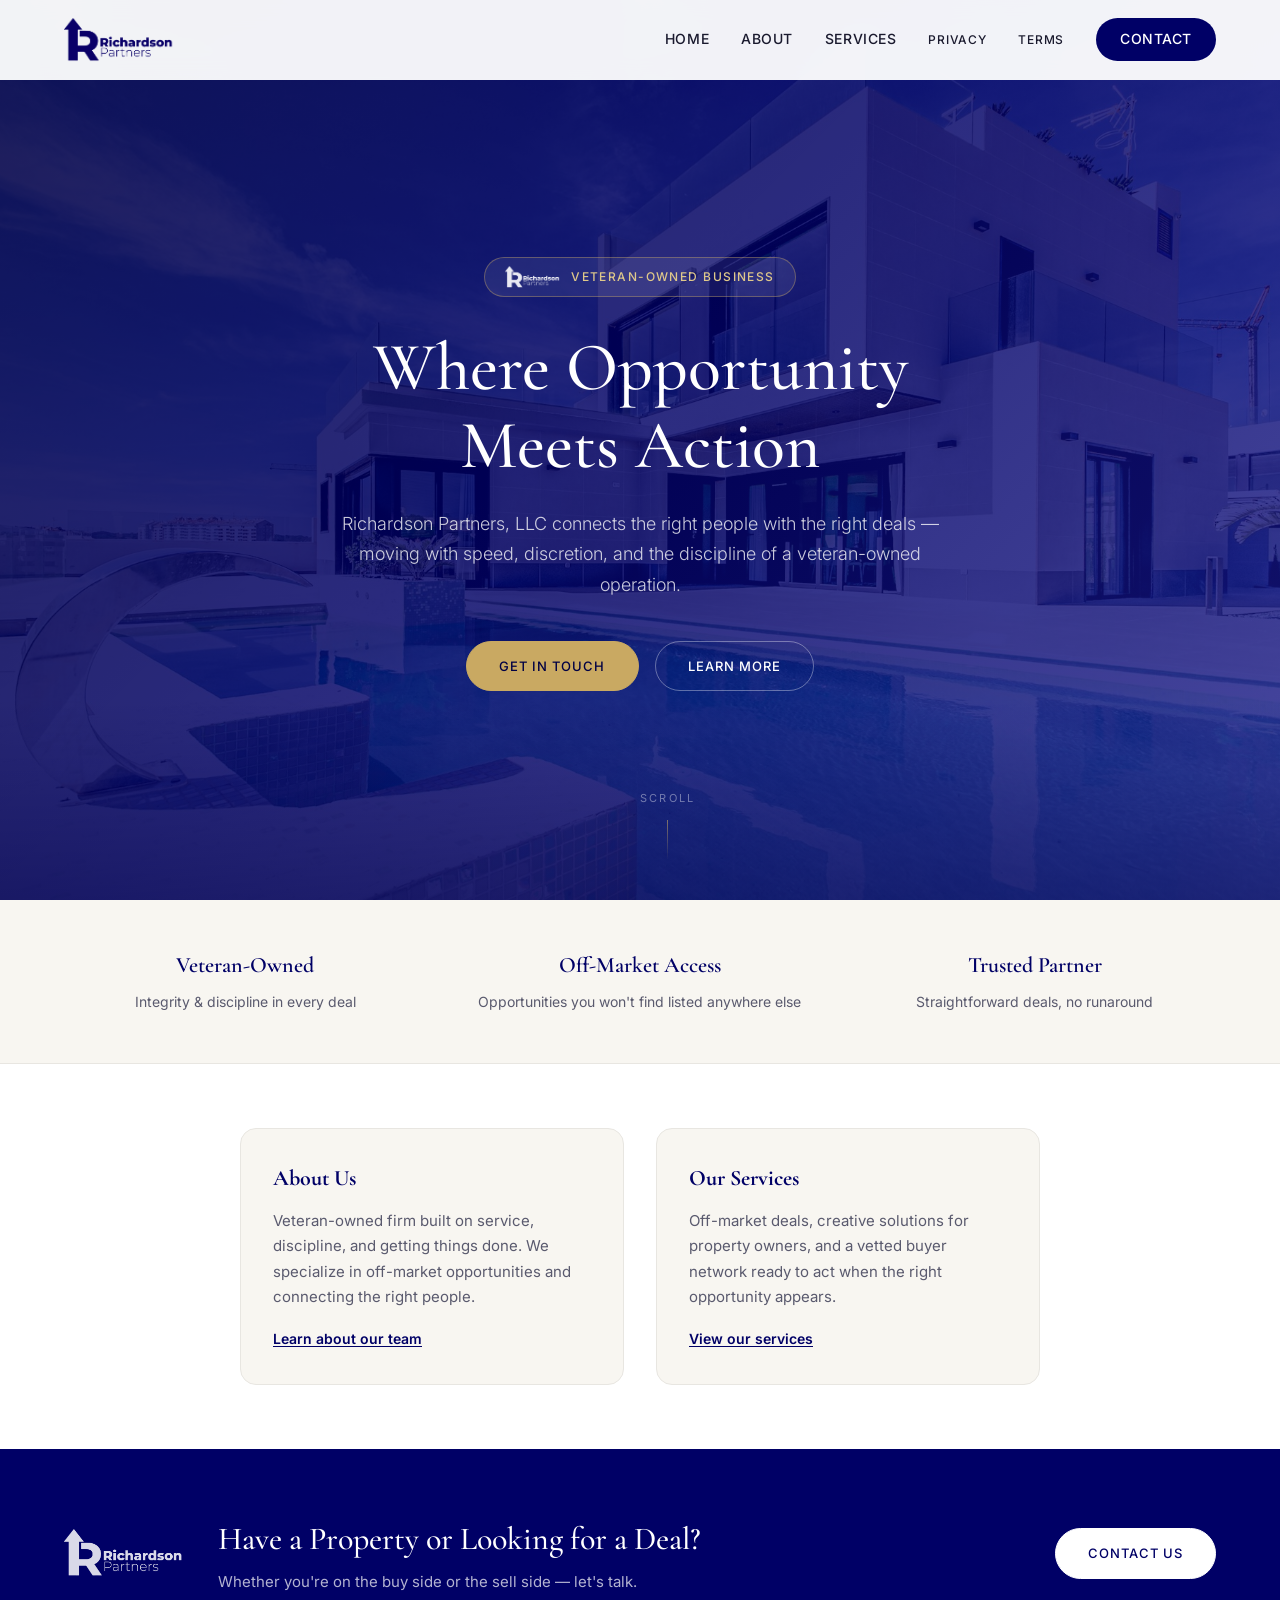
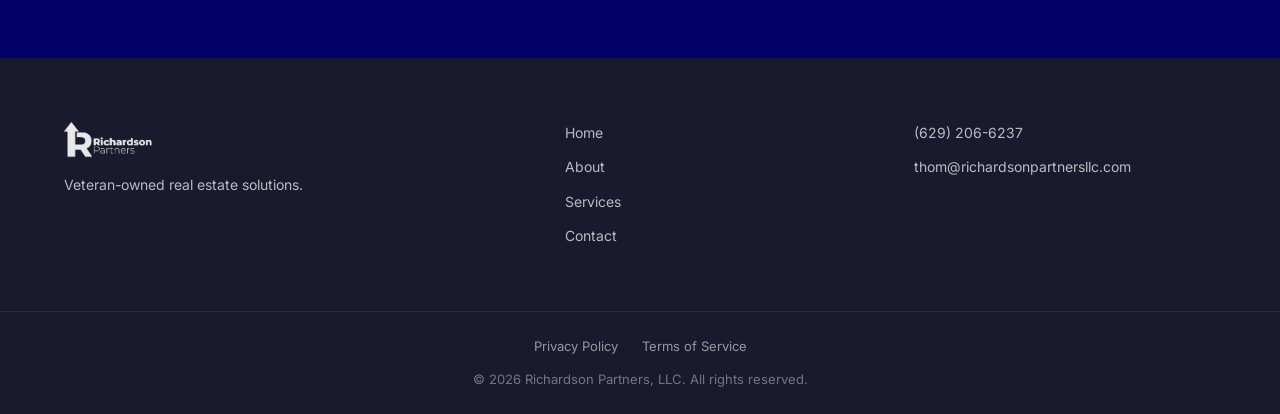
==== commit 79757fdf: "Remove homepage form and show thank-you on contact submit. Drop the opt-in form from the homepage an" ====
--- a/index.html
+++ b/index.html
@@ -10,7 +10,6 @@
   <link rel="preconnect" href="https://fonts.gstatic.com" crossorigin>
   <link href="https://fonts.googleapis.com/css2?family=Cormorant+Garamond:ital,wght@0,400;0,500;0,600;0,700;1,400&family=Inter:wght@300;400;500;600&display=swap" rel="stylesheet">
   <link rel="stylesheet" href="styles.css">
-  <link rel="stylesheet" href="form.css">
 </head>
 <body>
   <header class="site-header" id="header">
@@ -98,64 +97,6 @@
       </div>
     </section>
 
-    <section class="form-section" id="get-in-touch">
-      <div class="container form-section-inner">
-        <div class="form-section-header">
-          <span class="section-label">Get In Touch</span>
-          <h2>Send Us a Message</h2>
-          <p>Have a property or looking for a deal? Reach out and we'll be in touch.</p>
-        </div>
-        <form class="contact-form" id="contact-form">
-          <div class="form-row">
-            <div class="form-group">
-              <label for="first-name">First Name <span class="required">*</span></label>
-              <input type="text" id="first-name" name="first-name" required placeholder="First name">
-            </div>
-            <div class="form-group">
-              <label for="last-name">Last Name <span class="required">*</span></label>
-              <input type="text" id="last-name" name="last-name" required placeholder="Last name">
-            </div>
-          </div>
-          <div class="form-group">
-            <label for="phone">Phone <span class="optional">(optional)</span></label>
-            <input type="tel" id="phone" name="phone" placeholder="(555) 555-5555">
-          </div>
-          <div class="form-group">
-            <label for="email">Email <span class="required">*</span></label>
-            <input type="email" id="email" name="email" required placeholder="you@example.com">
-          </div>
-          <div class="form-group">
-            <label for="message">Message <span class="optional">(optional)</span></label>
-            <textarea id="message" name="message" rows="4" placeholder="How can we help?"></textarea>
-          </div>
-          <fieldset class="consent-group">
-            <legend class="sr-only">SMS consent options</legend>
-            <label class="consent-option">
-              <input type="checkbox" id="consent-marketing" name="consent-marketing">
-              <span>
-                I consent to receive marketing text messages from Richardson Partners, LLC at the phone
-                number provided. Frequency may vary. Message &amp; data rates may apply. Text HELP for
-                assistance, reply STOP to opt out.
-              </span>
-            </label>
-            <label class="consent-option">
-              <input type="checkbox" id="consent-non-marketing" name="consent-non-marketing">
-              <span>
-                I consent to receive non-marketing text messages from Richardson Partners, LLC about my
-                order updates, appointment reminders etc. Frequency may vary. Message &amp; data rates may
-                apply. Text HELP for assistance, reply STOP to opt out.
-              </span>
-            </label>
-          </fieldset>
-          <button type="submit" class="btn btn-primary form-submit">Submit</button>
-          <nav class="form-legal" aria-label="Legal">
-            <a href="/privacy-policy">Privacy Policy</a>
-            <a href="/terms-of-service">Terms of Service</a>
-          </nav>
-        </form>
-      </div>
-    </section>
-
     <section class="cta-banner">
       <div class="container cta-inner">
         <img src="assets/logo.png" alt="" class="cta-icon" aria-hidden="true">
@@ -197,6 +138,5 @@
   </footer>
 
   <script src="script.js"></script>
-  <script src="form.js"></script>
 </body>
 </html>
